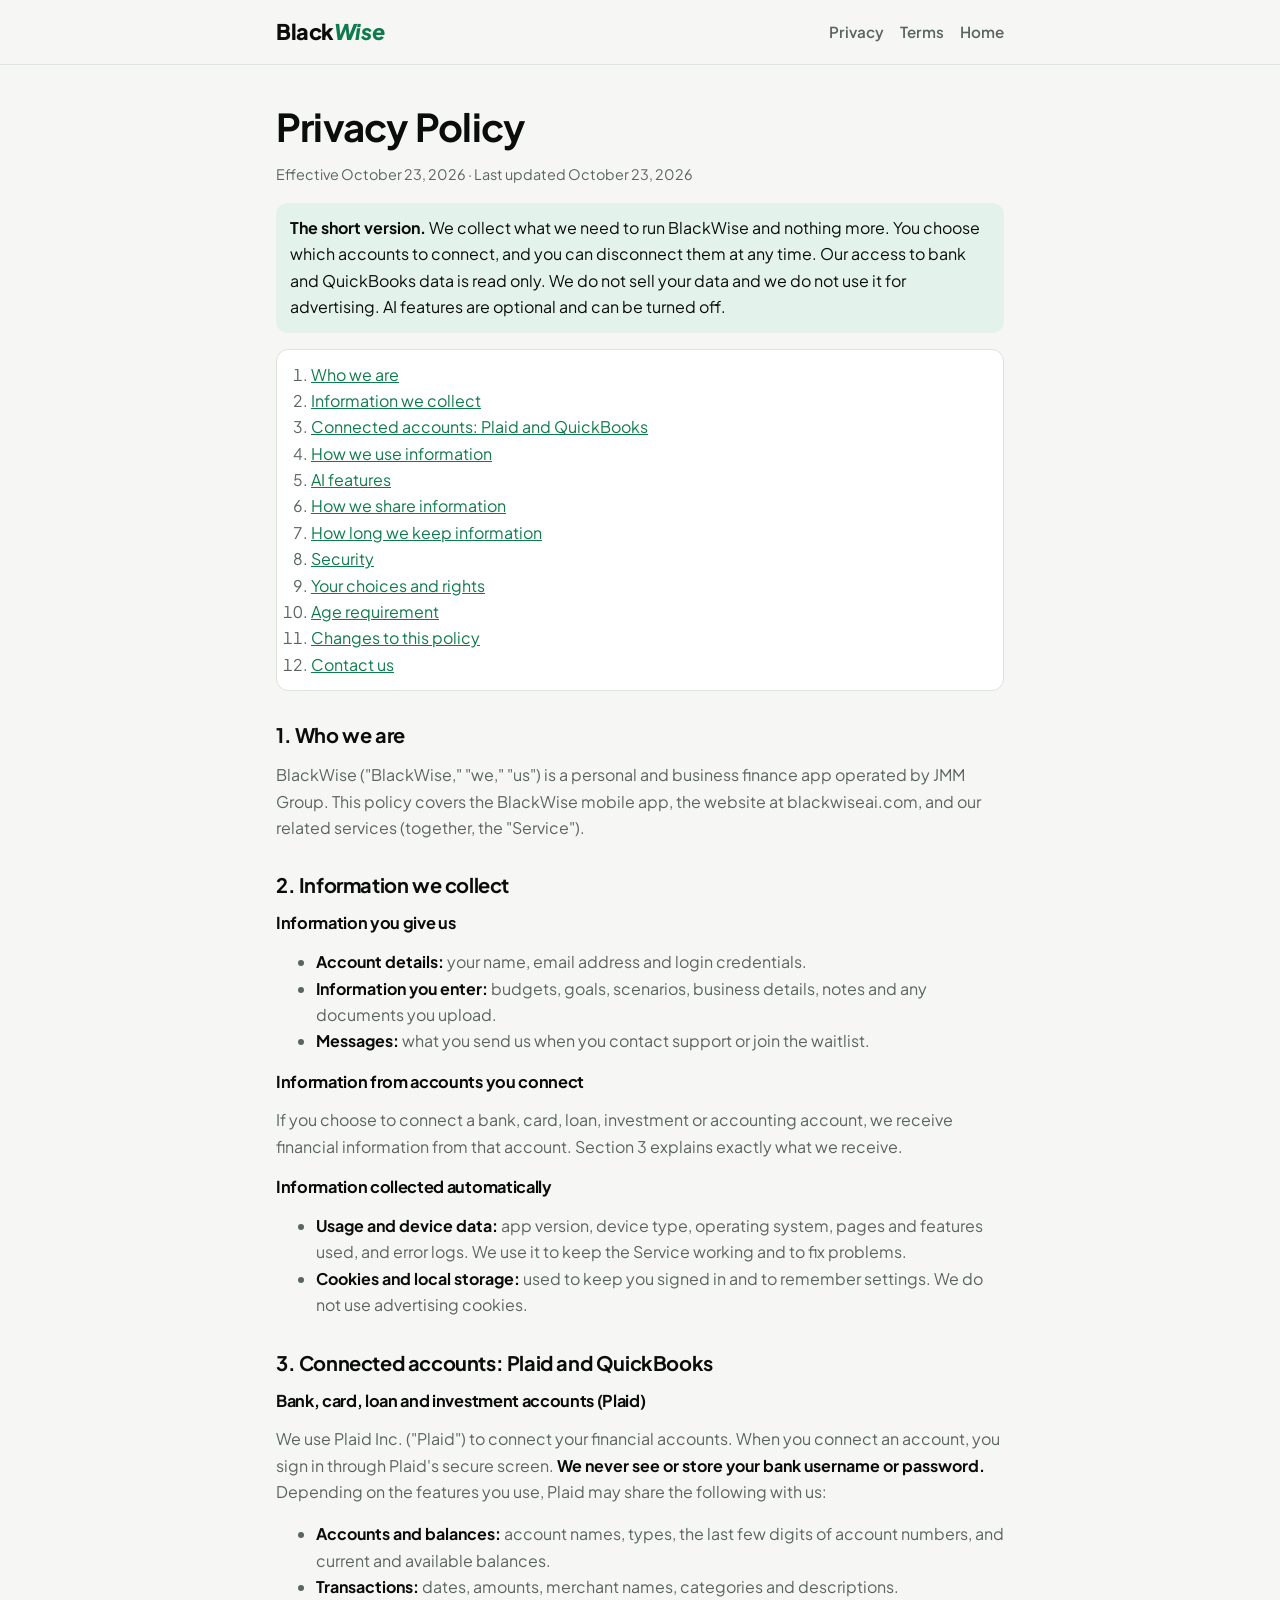
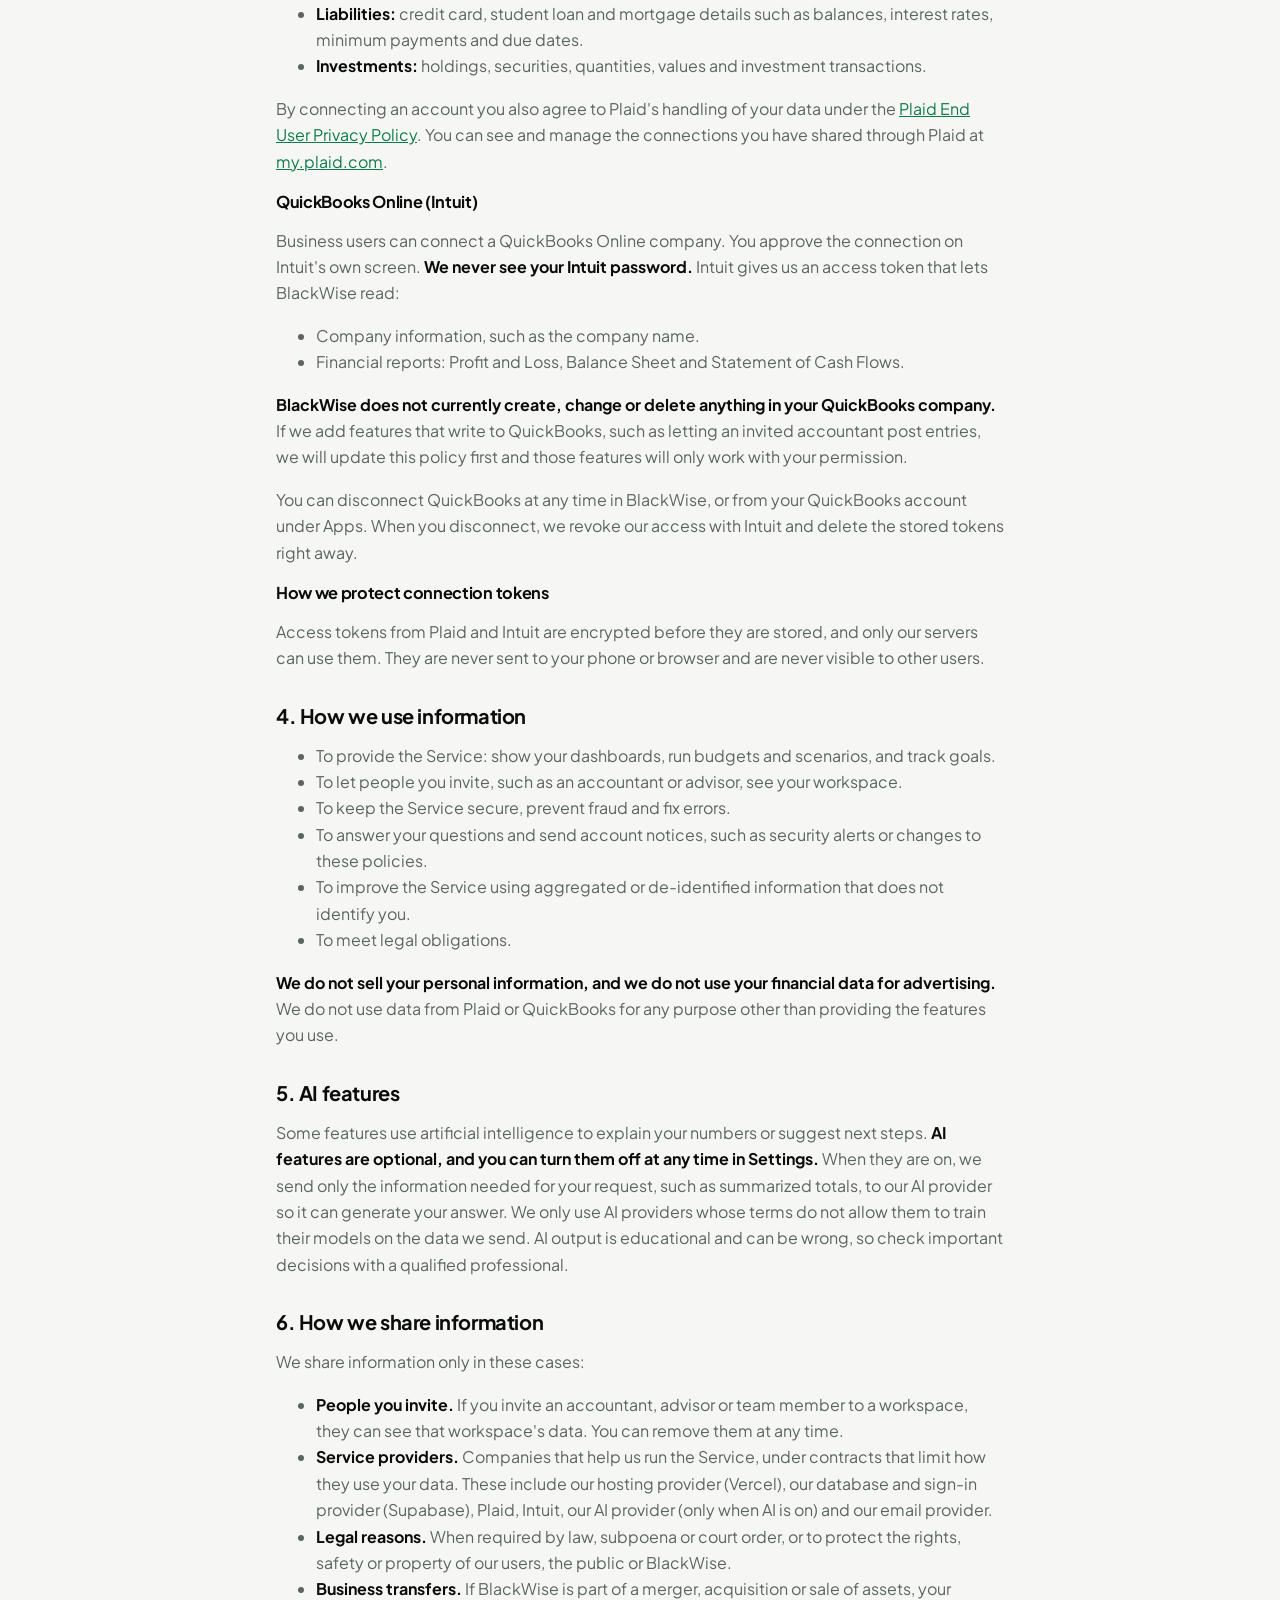
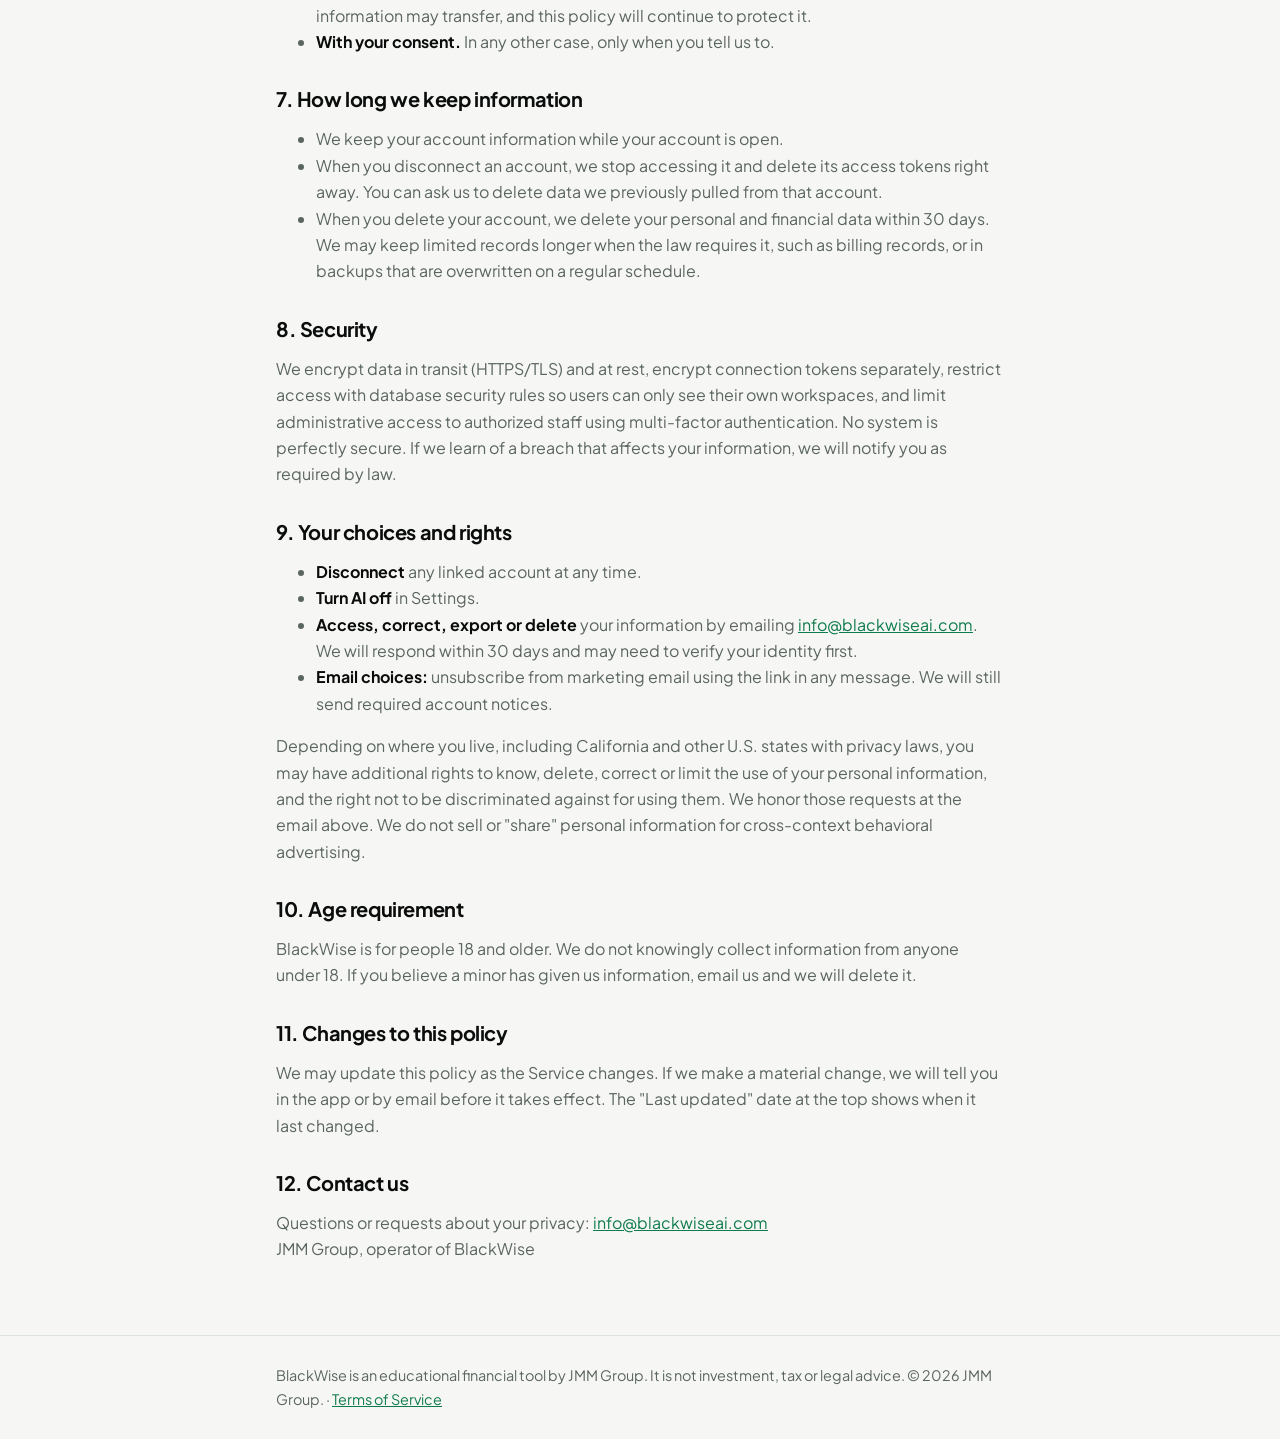
==== privacy.html @ 7d06a3cc "Add standalone privacy, terms and QuickBooks disconnect pages Privacy policy covers Plaid (transacti" ====
<!doctype html>
<html lang="en">
<head>
<meta charset="utf-8">
<meta name="viewport" content="width=device-width,initial-scale=1">
<title>Privacy Policy · BlackWise</title>
<meta name="description" content="How BlackWise collects, uses, shares and protects your information, including data from Plaid and QuickBooks.">
<link rel="stylesheet" href="https://fonts.googleapis.com/css2?family=Plus+Jakarta+Sans:ital,wght@0,400;0,600;0,700;0,800;1,800&display=swap">
<link rel="stylesheet" href="/legal.css">
</head>
<body>
<header><div class="wrap bar">
  <a class="brand" href="/">Black<span class="wise">Wise</span></a>
  <nav aria-label="Legal"><a href="/privacy" aria-current="page">Privacy</a><a href="/terms">Terms</a><a href="/">Home</a></nav>
</div></header>

<main class="wrap">
<h1>Privacy Policy</h1>
<p class="meta">Effective October 23, 2026 · Last updated October 23, 2026</p>

<p class="note"><strong>The short version.</strong> We collect what we need to run BlackWise and nothing more. You choose which accounts to connect, and you can disconnect them at any time. Our access to bank and QuickBooks data is read only. We do not sell your data and we do not use it for advertising. AI features are optional and can be turned off.</p>

<ol class="toc">
  <li><a href="#who">Who we are</a></li>
  <li><a href="#collect">Information we collect</a></li>
  <li><a href="#connected">Connected accounts: Plaid and QuickBooks</a></li>
  <li><a href="#use">How we use information</a></li>
  <li><a href="#ai">AI features</a></li>
  <li><a href="#share">How we share information</a></li>
  <li><a href="#retention">How long we keep information</a></li>
  <li><a href="#security">Security</a></li>
  <li><a href="#choices">Your choices and rights</a></li>
  <li><a href="#children">Age requirement</a></li>
  <li><a href="#changes">Changes to this policy</a></li>
  <li><a href="#contact">Contact us</a></li>
</ol>

<h2 id="who">1. Who we are</h2>
<p>BlackWise ("BlackWise," "we," "us") is a personal and business finance app operated by JMM Group. This policy covers the BlackWise mobile app, the website at blackwiseai.com, and our related services (together, the "Service").</p>

<h2 id="collect">2. Information we collect</h2>
<h3>Information you give us</h3>
<ul>
  <li><strong>Account details:</strong> your name, email address and login credentials.</li>
  <li><strong>Information you enter:</strong> budgets, goals, scenarios, business details, notes and any documents you upload.</li>
  <li><strong>Messages:</strong> what you send us when you contact support or join the waitlist.</li>
</ul>
<h3>Information from accounts you connect</h3>
<p>If you choose to connect a bank, card, loan, investment or accounting account, we receive financial information from that account. Section 3 explains exactly what we receive.</p>
<h3>Information collected automatically</h3>
<ul>
  <li><strong>Usage and device data:</strong> app version, device type, operating system, pages and features used, and error logs. We use it to keep the Service working and to fix problems.</li>
  <li><strong>Cookies and local storage:</strong> used to keep you signed in and to remember settings. We do not use advertising cookies.</li>
</ul>

<h2 id="connected">3. Connected accounts: Plaid and QuickBooks</h2>
<h3>Bank, card, loan and investment accounts (Plaid)</h3>
<p>We use Plaid Inc. ("Plaid") to connect your financial accounts. When you connect an account, you sign in through Plaid's secure screen. <strong>We never see or store your bank username or password.</strong> Depending on the features you use, Plaid may share the following with us:</p>
<ul>
  <li><strong>Accounts and balances:</strong> account names, types, the last few digits of account numbers, and current and available balances.</li>
  <li><strong>Transactions:</strong> dates, amounts, merchant names, categories and descriptions.</li>
  <li><strong>Liabilities:</strong> credit card, student loan and mortgage details such as balances, interest rates, minimum payments and due dates.</li>
  <li><strong>Investments:</strong> holdings, securities, quantities, values and investment transactions.</li>
</ul>
<p>By connecting an account you also agree to Plaid's handling of your data under the <a href="https://plaid.com/legal/#end-user-privacy-policy" rel="noopener">Plaid End User Privacy Policy</a>. You can see and manage the connections you have shared through Plaid at <a href="https://my.plaid.com" rel="noopener">my.plaid.com</a>.</p>

<h3>QuickBooks Online (Intuit)</h3>
<p>Business users can connect a QuickBooks Online company. You approve the connection on Intuit's own screen. <strong>We never see your Intuit password.</strong> Intuit gives us an access token that lets BlackWise read:</p>
<ul>
  <li>Company information, such as the company name.</li>
  <li>Financial reports: Profit and Loss, Balance Sheet and Statement of Cash Flows.</li>
</ul>
<p><strong>BlackWise does not currently create, change or delete anything in your QuickBooks company.</strong> If we add features that write to QuickBooks, such as letting an invited accountant post entries, we will update this policy first and those features will only work with your permission.</p>
<p>You can disconnect QuickBooks at any time in BlackWise, or from your QuickBooks account under Apps. When you disconnect, we revoke our access with Intuit and delete the stored tokens right away.</p>

<h3>How we protect connection tokens</h3>
<p>Access tokens from Plaid and Intuit are encrypted before they are stored, and only our servers can use them. They are never sent to your phone or browser and are never visible to other users.</p>

<h2 id="use">4. How we use information</h2>
<ul>
  <li>To provide the Service: show your dashboards, run budgets and scenarios, and track goals.</li>
  <li>To let people you invite, such as an accountant or advisor, see your workspace.</li>
  <li>To keep the Service secure, prevent fraud and fix errors.</li>
  <li>To answer your questions and send account notices, such as security alerts or changes to these policies.</li>
  <li>To improve the Service using aggregated or de-identified information that does not identify you.</li>
  <li>To meet legal obligations.</li>
</ul>
<p><strong>We do not sell your personal information, and we do not use your financial data for advertising.</strong> We do not use data from Plaid or QuickBooks for any purpose other than providing the features you use.</p>

<h2 id="ai">5. AI features</h2>
<p>Some features use artificial intelligence to explain your numbers or suggest next steps. <strong>AI features are optional, and you can turn them off at any time in Settings.</strong> When they are on, we send only the information needed for your request, such as summarized totals, to our AI provider so it can generate your answer. We only use AI providers whose terms do not allow them to train their models on the data we send. AI output is educational and can be wrong, so check important decisions with a qualified professional.</p>

<h2 id="share">6. How we share information</h2>
<p>We share information only in these cases:</p>
<ul>
  <li><strong>People you invite.</strong> If you invite an accountant, advisor or team member to a workspace, they can see that workspace's data. You can remove them at any time.</li>
  <li><strong>Service providers.</strong> Companies that help us run the Service, under contracts that limit how they use your data. These include our hosting provider (Vercel), our database and sign-in provider (Supabase), Plaid, Intuit, our AI provider (only when AI is on) and our email provider.</li>
  <li><strong>Legal reasons.</strong> When required by law, subpoena or court order, or to protect the rights, safety or property of our users, the public or BlackWise.</li>
  <li><strong>Business transfers.</strong> If BlackWise is part of a merger, acquisition or sale of assets, your information may transfer, and this policy will continue to protect it.</li>
  <li><strong>With your consent.</strong> In any other case, only when you tell us to.</li>
</ul>

<h2 id="retention">7. How long we keep information</h2>
<ul>
  <li>We keep your account information while your account is open.</li>
  <li>When you disconnect an account, we stop accessing it and delete its access tokens right away. You can ask us to delete data we previously pulled from that account.</li>
  <li>When you delete your account, we delete your personal and financial data within 30 days. We may keep limited records longer when the law requires it, such as billing records, or in backups that are overwritten on a regular schedule.</li>
</ul>

<h2 id="security">8. Security</h2>
<p>We encrypt data in transit (HTTPS/TLS) and at rest, encrypt connection tokens separately, restrict access with database security rules so users can only see their own workspaces, and limit administrative access to authorized staff using multi-factor authentication. No system is perfectly secure. If we learn of a breach that affects your information, we will notify you as required by law.</p>

<h2 id="choices">9. Your choices and rights</h2>
<ul>
  <li><strong>Disconnect</strong> any linked account at any time.</li>
  <li><strong>Turn AI off</strong> in Settings.</li>
  <li><strong>Access, correct, export or delete</strong> your information by emailing <a href="mailto:info@blackwiseai.com">info@blackwiseai.com</a>. We will respond within 30 days and may need to verify your identity first.</li>
  <li><strong>Email choices:</strong> unsubscribe from marketing email using the link in any message. We will still send required account notices.</li>
</ul>
<p>Depending on where you live, including California and other U.S. states with privacy laws, you may have additional rights to know, delete, correct or limit the use of your personal information, and the right not to be discriminated against for using them. We honor those requests at the email above. We do not sell or "share" personal information for cross-context behavioral advertising.</p>

<h2 id="children">10. Age requirement</h2>
<p>BlackWise is for people 18 and older. We do not knowingly collect information from anyone under 18. If you believe a minor has given us information, email us and we will delete it.</p>

<h2 id="changes">11. Changes to this policy</h2>
<p>We may update this policy as the Service changes. If we make a material change, we will tell you in the app or by email before it takes effect. The "Last updated" date at the top shows when it last changed.</p>

<h2 id="contact">12. Contact us</h2>
<p>Questions or requests about your privacy: <a href="mailto:info@blackwiseai.com">info@blackwiseai.com</a><br>JMM Group, operator of BlackWise</p>
</main>

<footer><div class="wrap">BlackWise is an educational financial tool by JMM Group. It is not investment, tax or legal advice. © 2026 JMM Group. · <a href="/terms">Terms of Service</a></div></footer>
</body>
</html>
---- legal.css ----
/* Shared look for the standalone legal pages (privacy, terms, disconnect). Tokens match index.html. */
:root{--bg:#F6F7F4;--surface:#FFFFFF;--ink:#0B0D0C;--muted:#5B6560;--line:#DDE3DE;--green:#0F7B4C;--green-soft:#E3F2EA;
  --f:"Plus Jakarta Sans",ui-sans-serif,system-ui,sans-serif}
@media (prefers-color-scheme:dark){:root:not([data-theme="light"]){--bg:#0C0F0D;--surface:#141917;--ink:#EEF3EF;--muted:#9AA6A0;--line:#26302B;--green:#3CCB86;--green-soft:#13291F;color-scheme:dark}}
:root[data-theme="dark"]{--bg:#0C0F0D;--surface:#141917;--ink:#EEF3EF;--muted:#9AA6A0;--line:#26302B;--green:#3CCB86;--green-soft:#13291F;color-scheme:dark}
*{box-sizing:border-box}
body{margin:0;background:var(--bg);color:var(--ink);font-family:var(--f);font-size:16px;line-height:1.65}
a{color:var(--green)}
header,footer{border-color:var(--line);border-style:solid;border-width:0}
header{border-bottom-width:1px}
footer{border-top-width:1px;color:var(--muted);font-size:.9rem;padding-block:28px}
.wrap{max-width:760px;margin:0 auto;padding-inline:16px}
.bar{display:flex;align-items:center;gap:18px;padding-block:14px;flex-wrap:wrap}
.bar nav{margin-left:auto;display:flex;gap:16px;flex-wrap:wrap}
.bar nav a{color:var(--muted);text-decoration:none;font-weight:600;font-size:.95rem}
.brand{font-weight:800;font-size:1.35rem;text-decoration:none;color:var(--ink);letter-spacing:-.02em}
.wise{font-style:italic;color:var(--green)}
main{padding-block:40px 56px}
h1,h2,h3{line-height:1.15;letter-spacing:-.02em;text-wrap:balance}
h1{font-size:clamp(1.9rem,6vw,2.4rem);margin:0 0 6px}
h2{font-size:1.25rem;margin:32px 0 6px}
h3{font-size:1.02rem;margin:18px 0 4px}
p,li{color:var(--muted)}
strong{color:var(--ink)}
.meta{font-size:.9rem}
.note{background:var(--green-soft);border-radius:12px;padding:12px 14px;color:var(--ink)}
.toc{background:var(--surface);border:1px solid var(--line);border-radius:12px;padding:12px 16px 12px 34px}
.btn{display:inline-block;background:var(--green);color:#fff;text-decoration:none;font-weight:700;border-radius:10px;padding:11px 20px}
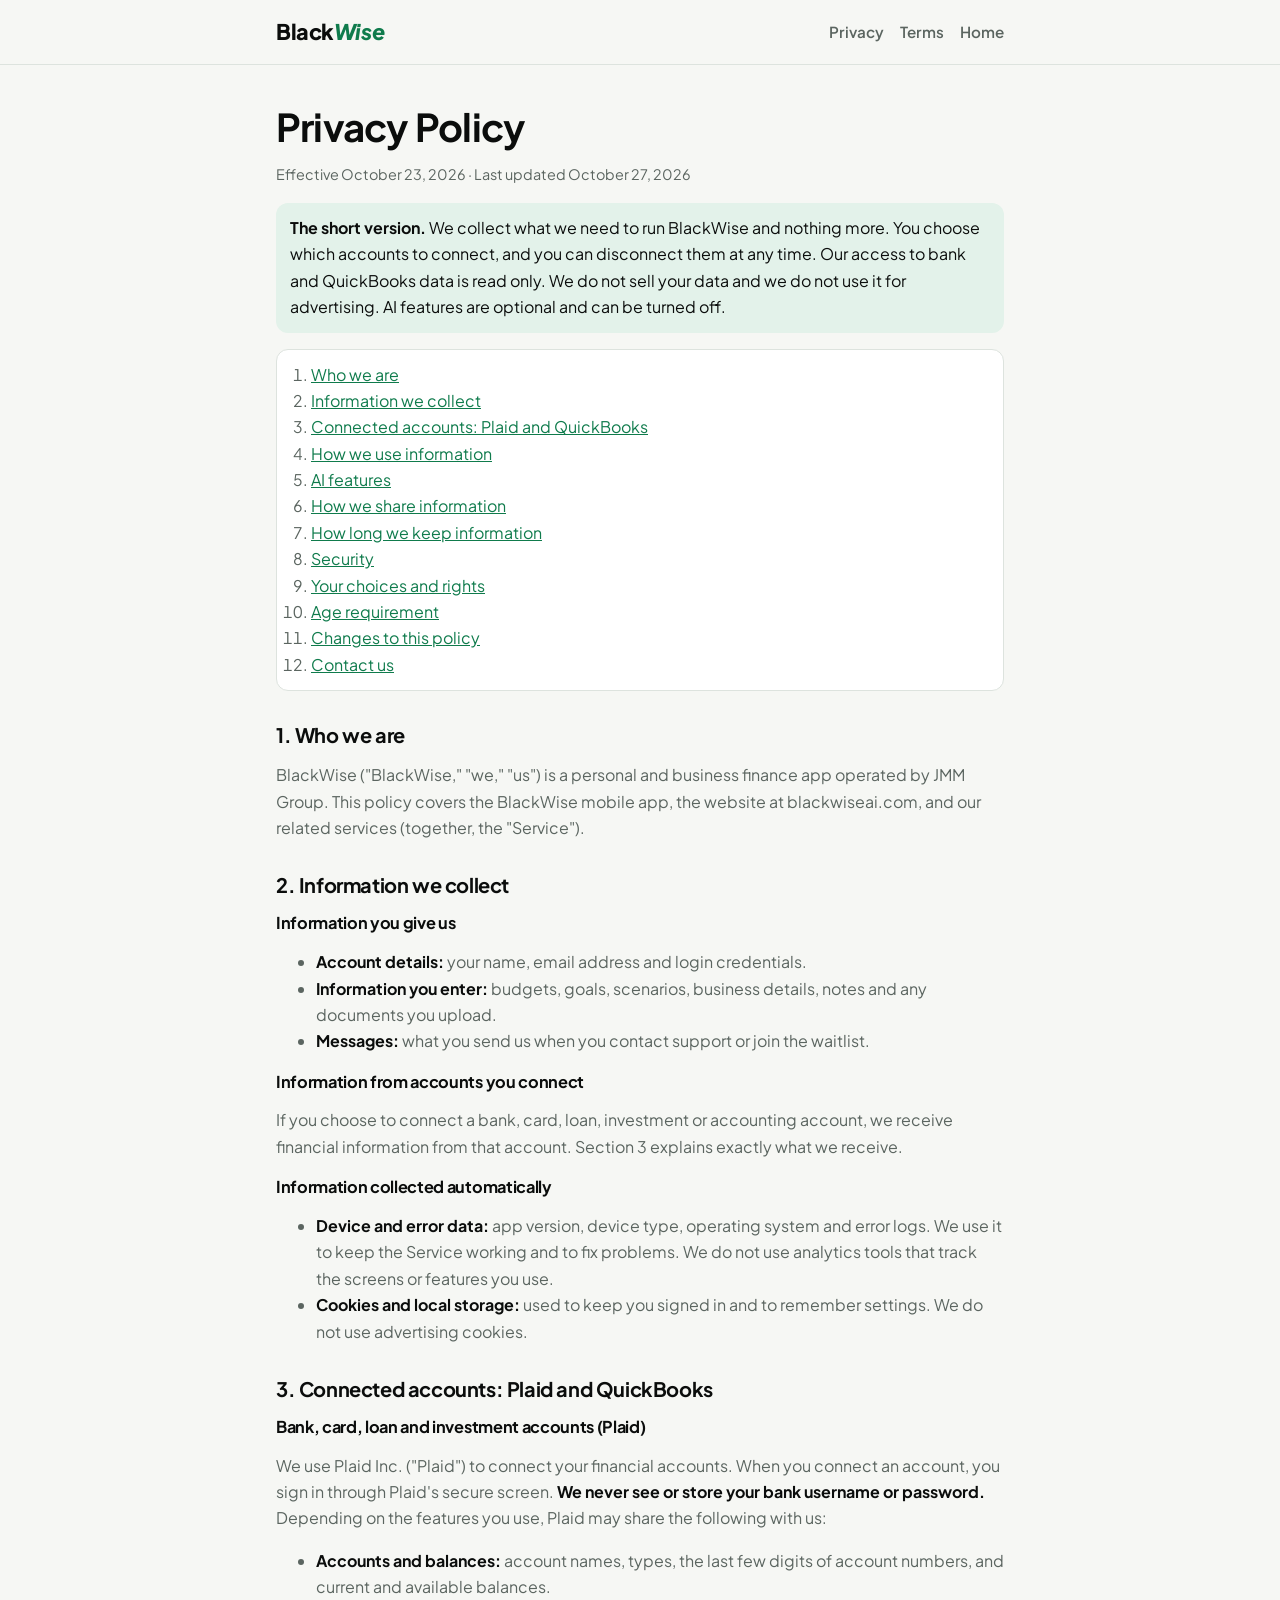
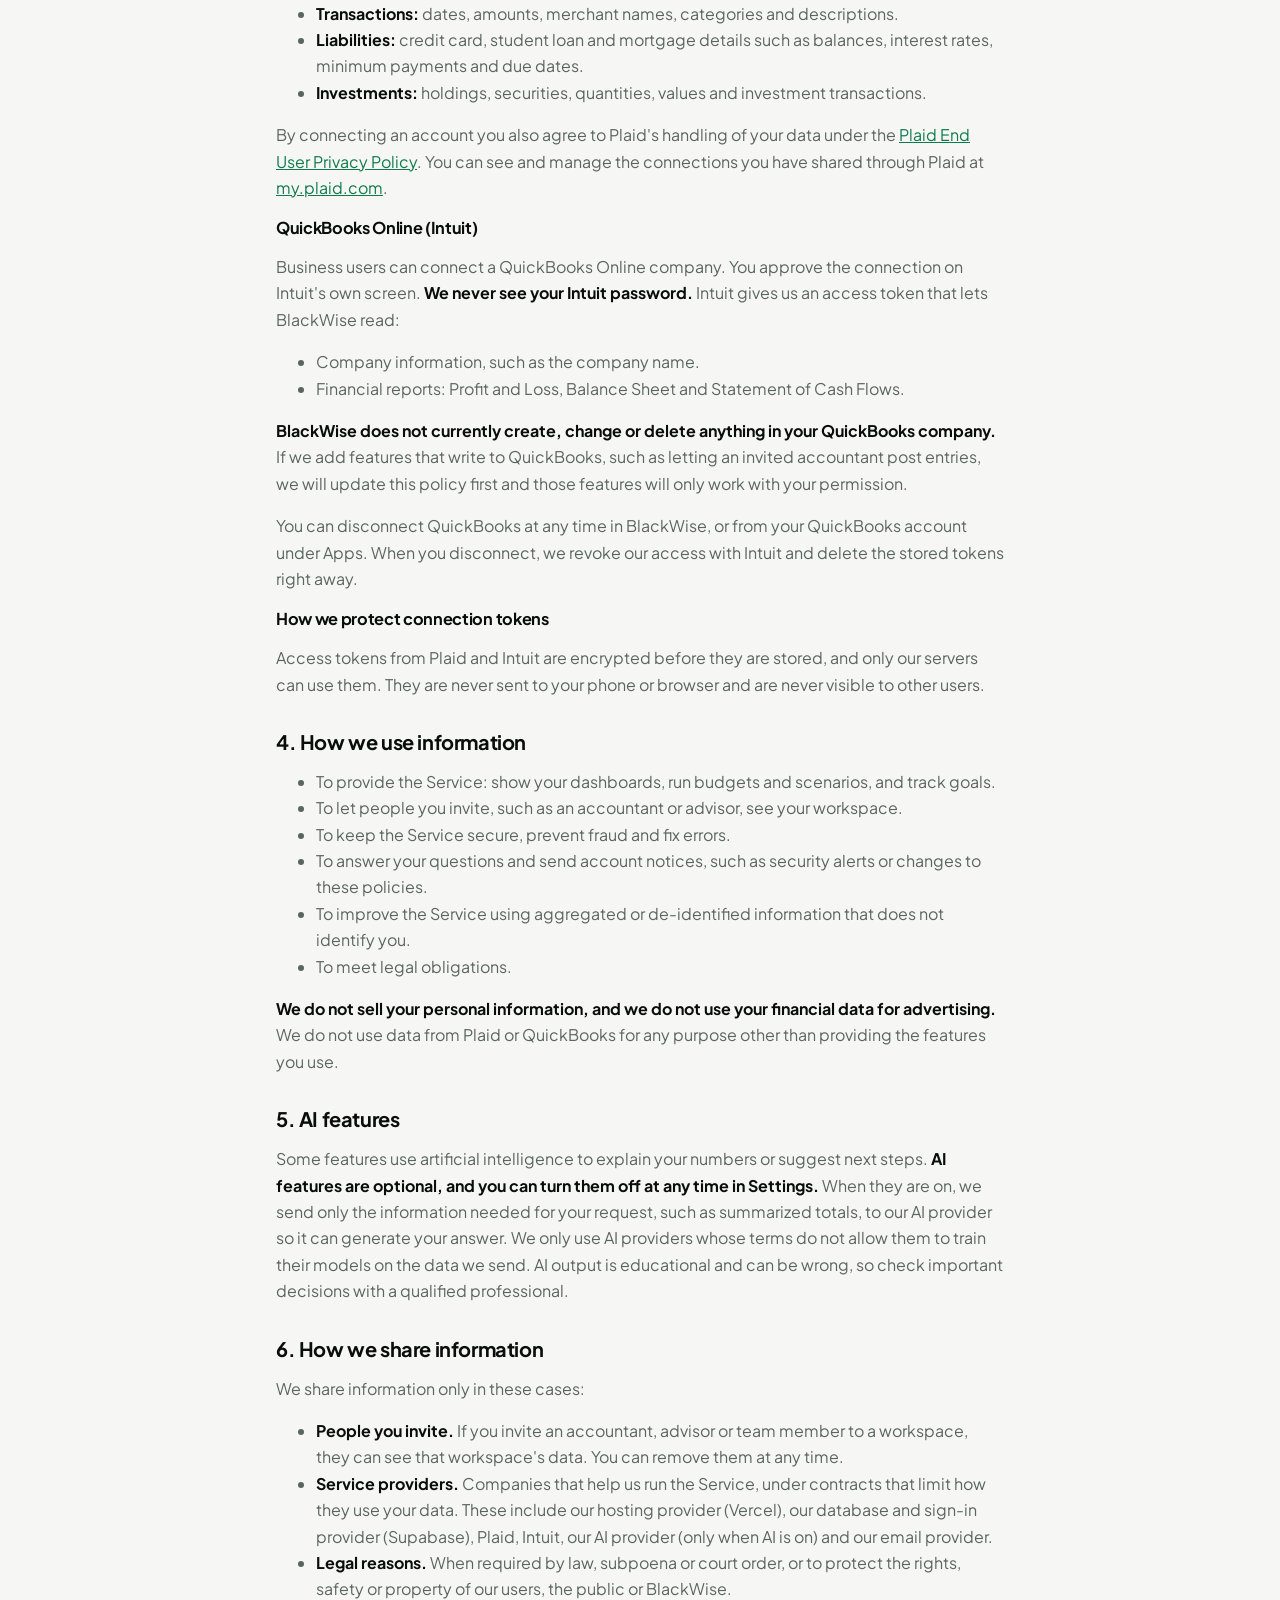
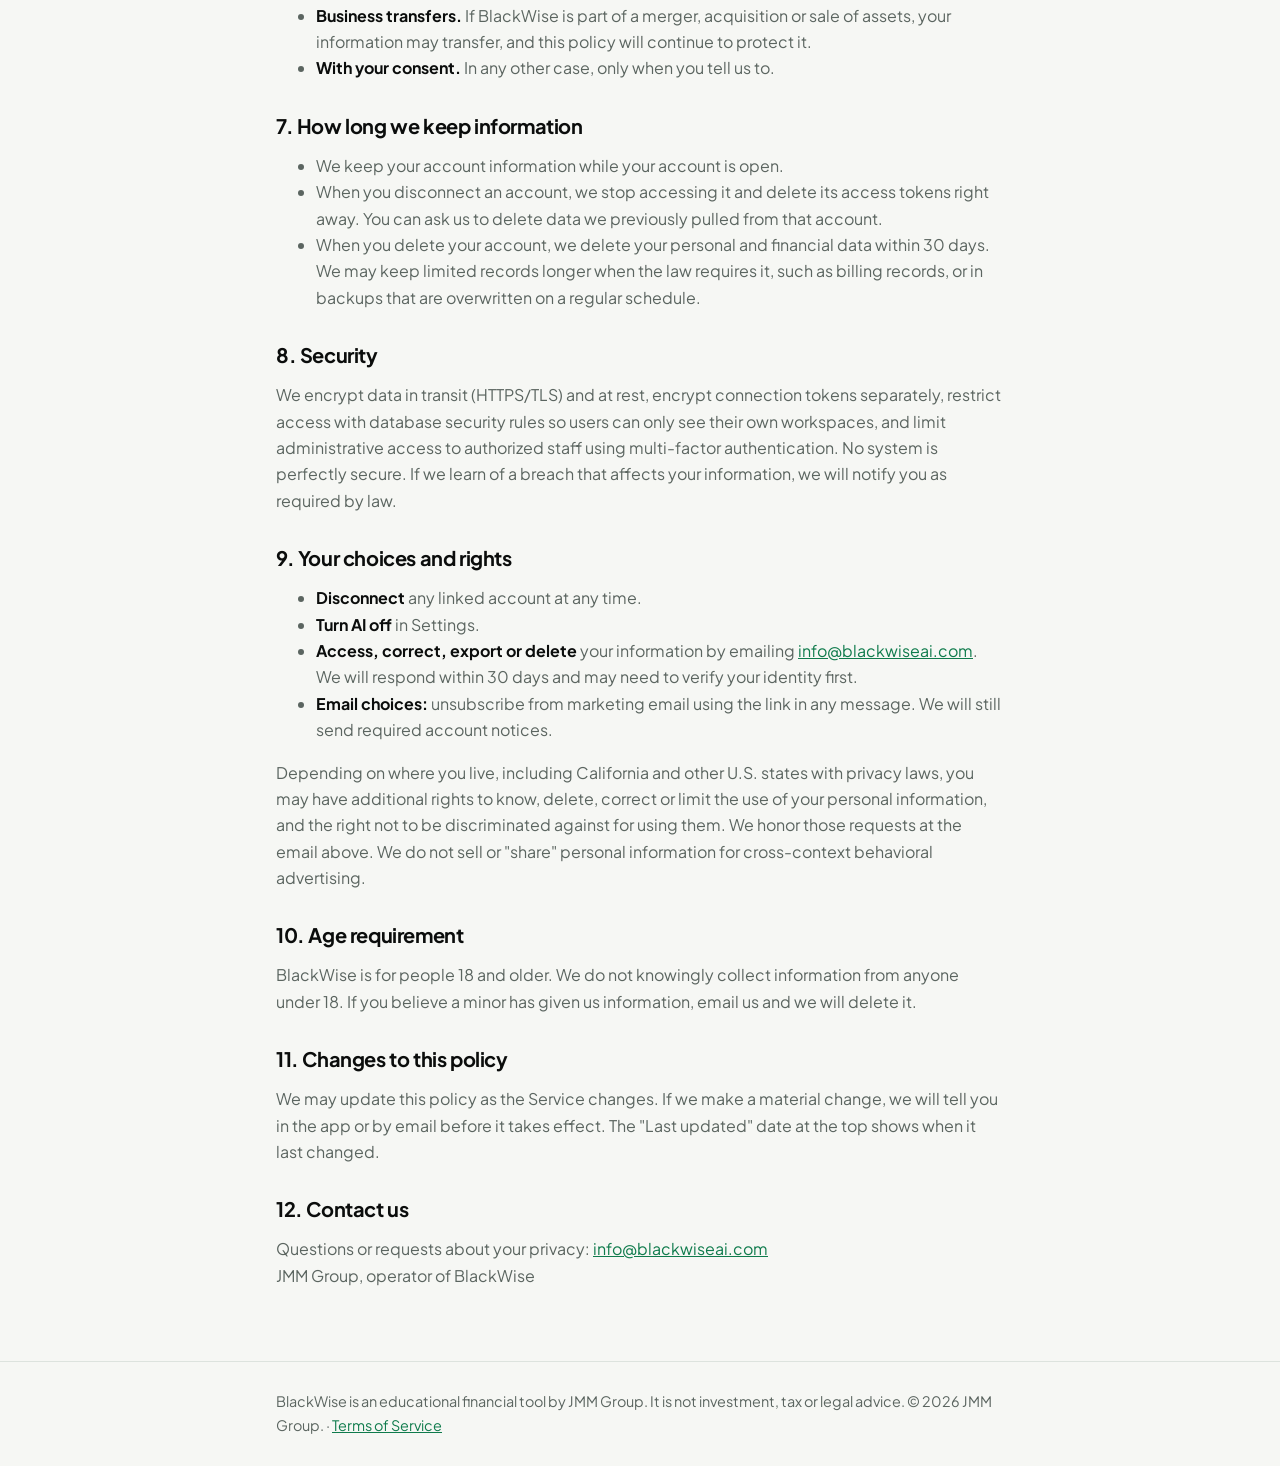
==== commit 196ab7ce: "Privacy policy: drop usage tracking we don't do The app has no analytics SDK, so the policy now matc" ====
--- a/privacy.html
+++ b/privacy.html
@@ -4,6 +4,10 @@
 <meta charset="utf-8">
 <meta name="viewport" content="width=device-width,initial-scale=1">
 <title>Privacy Policy · BlackWise</title>
+<link rel="icon" href="/favicon.ico" sizes="any">
+<link rel="icon" type="image/png" sizes="32x32" href="/icons/favicon-32.png">
+<link rel="apple-touch-icon" href="/icons/apple-touch-icon.png">
+<meta name="theme-color" content="#0A0D0B">
 <meta name="description" content="How BlackWise collects, uses, shares and protects your information, including data from Plaid and QuickBooks.">
 <link rel="stylesheet" href="https://fonts.googleapis.com/css2?family=Plus+Jakarta+Sans:ital,wght@0,400;0,600;0,700;0,800;1,800&display=swap">
 <link rel="stylesheet" href="/legal.css">
@@ -16,7 +20,7 @@
 
 <main class="wrap">
 <h1>Privacy Policy</h1>
-<p class="meta">Effective October 23, 2026 · Last updated October 23, 2026</p>
+<p class="meta">Effective October 23, 2026 · Last updated October 27, 2026</p>
 
 <p class="note"><strong>The short version.</strong> We collect what we need to run BlackWise and nothing more. You choose which accounts to connect, and you can disconnect them at any time. Our access to bank and QuickBooks data is read only. We do not sell your data and we do not use it for advertising. AI features are optional and can be turned off.</p>
 
@@ -49,7 +53,7 @@
 <p>If you choose to connect a bank, card, loan, investment or accounting account, we receive financial information from that account. Section 3 explains exactly what we receive.</p>
 <h3>Information collected automatically</h3>
 <ul>
-  <li><strong>Usage and device data:</strong> app version, device type, operating system, pages and features used, and error logs. We use it to keep the Service working and to fix problems.</li>
+  <li><strong>Device and error data:</strong> app version, device type, operating system and error logs. We use it to keep the Service working and to fix problems. We do not use analytics tools that track the screens or features you use.</li>
   <li><strong>Cookies and local storage:</strong> used to keep you signed in and to remember settings. We do not use advertising cookies.</li>
 </ul>
 
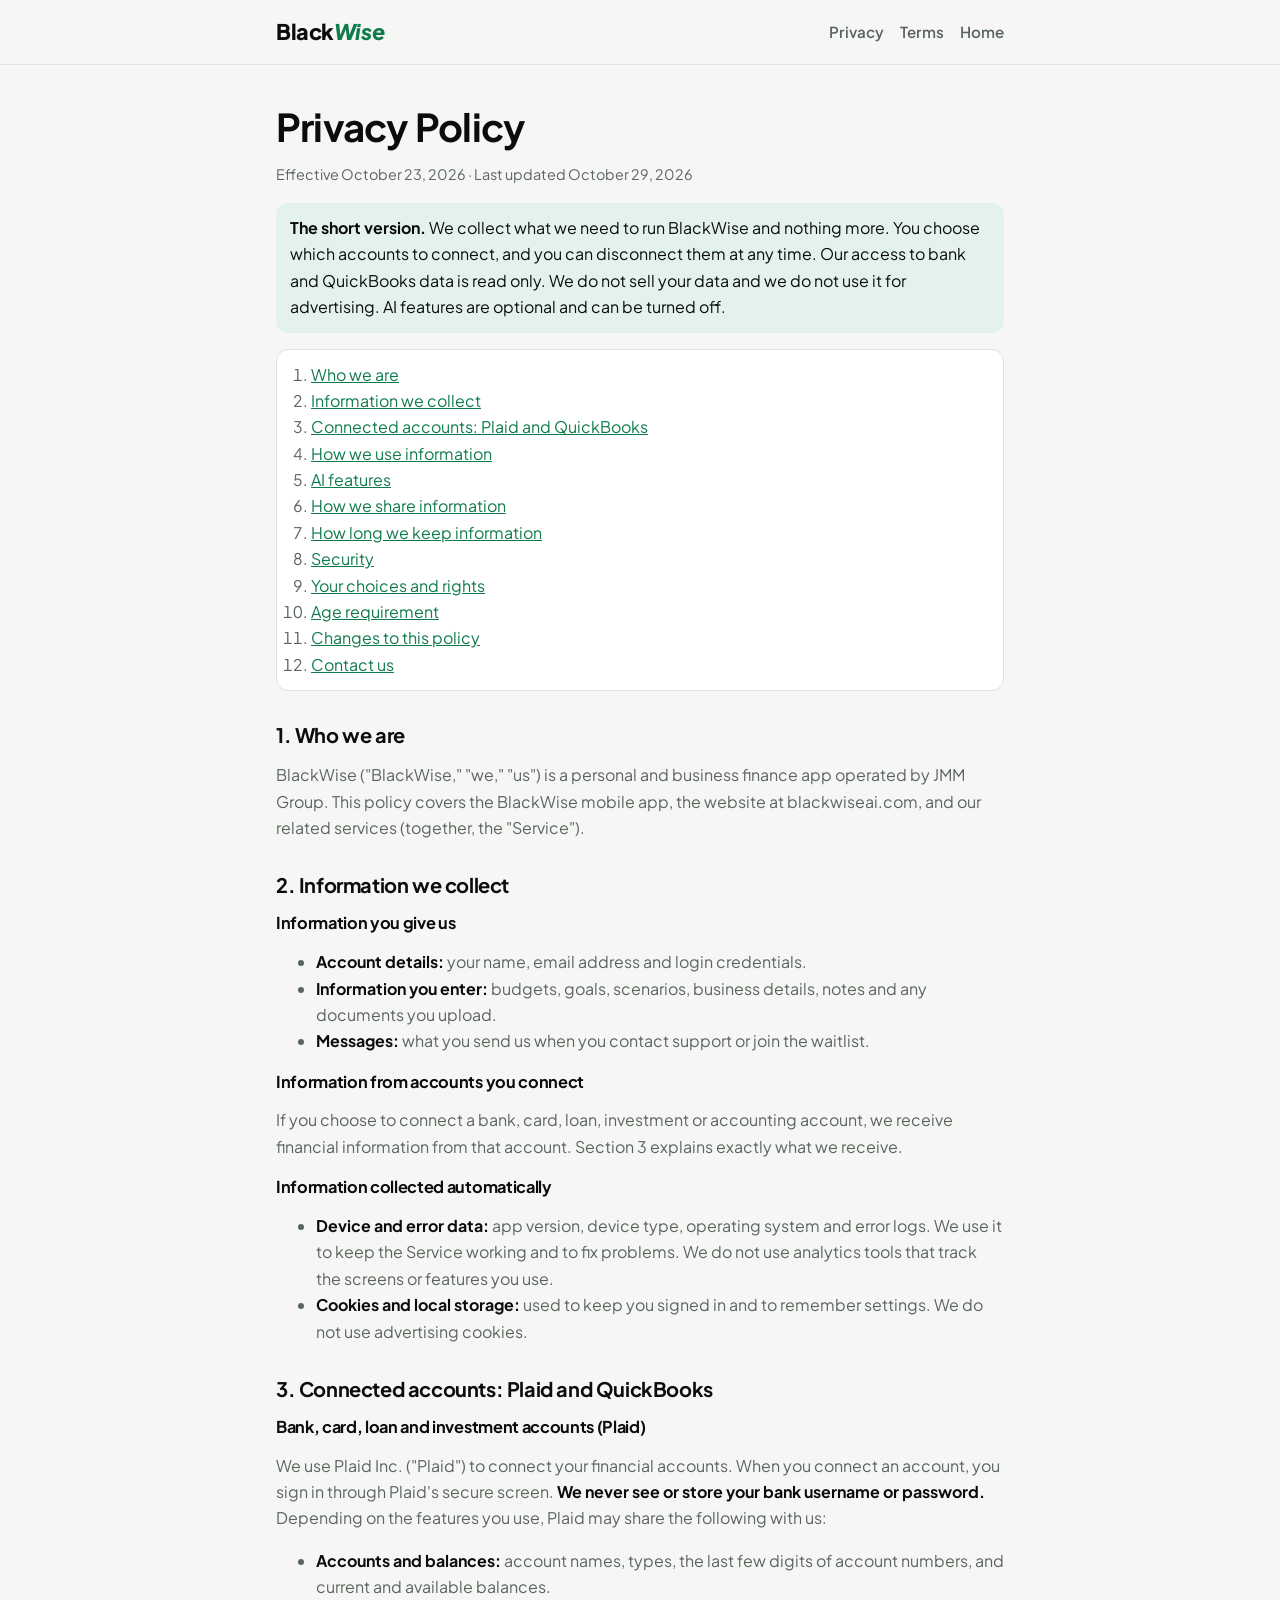
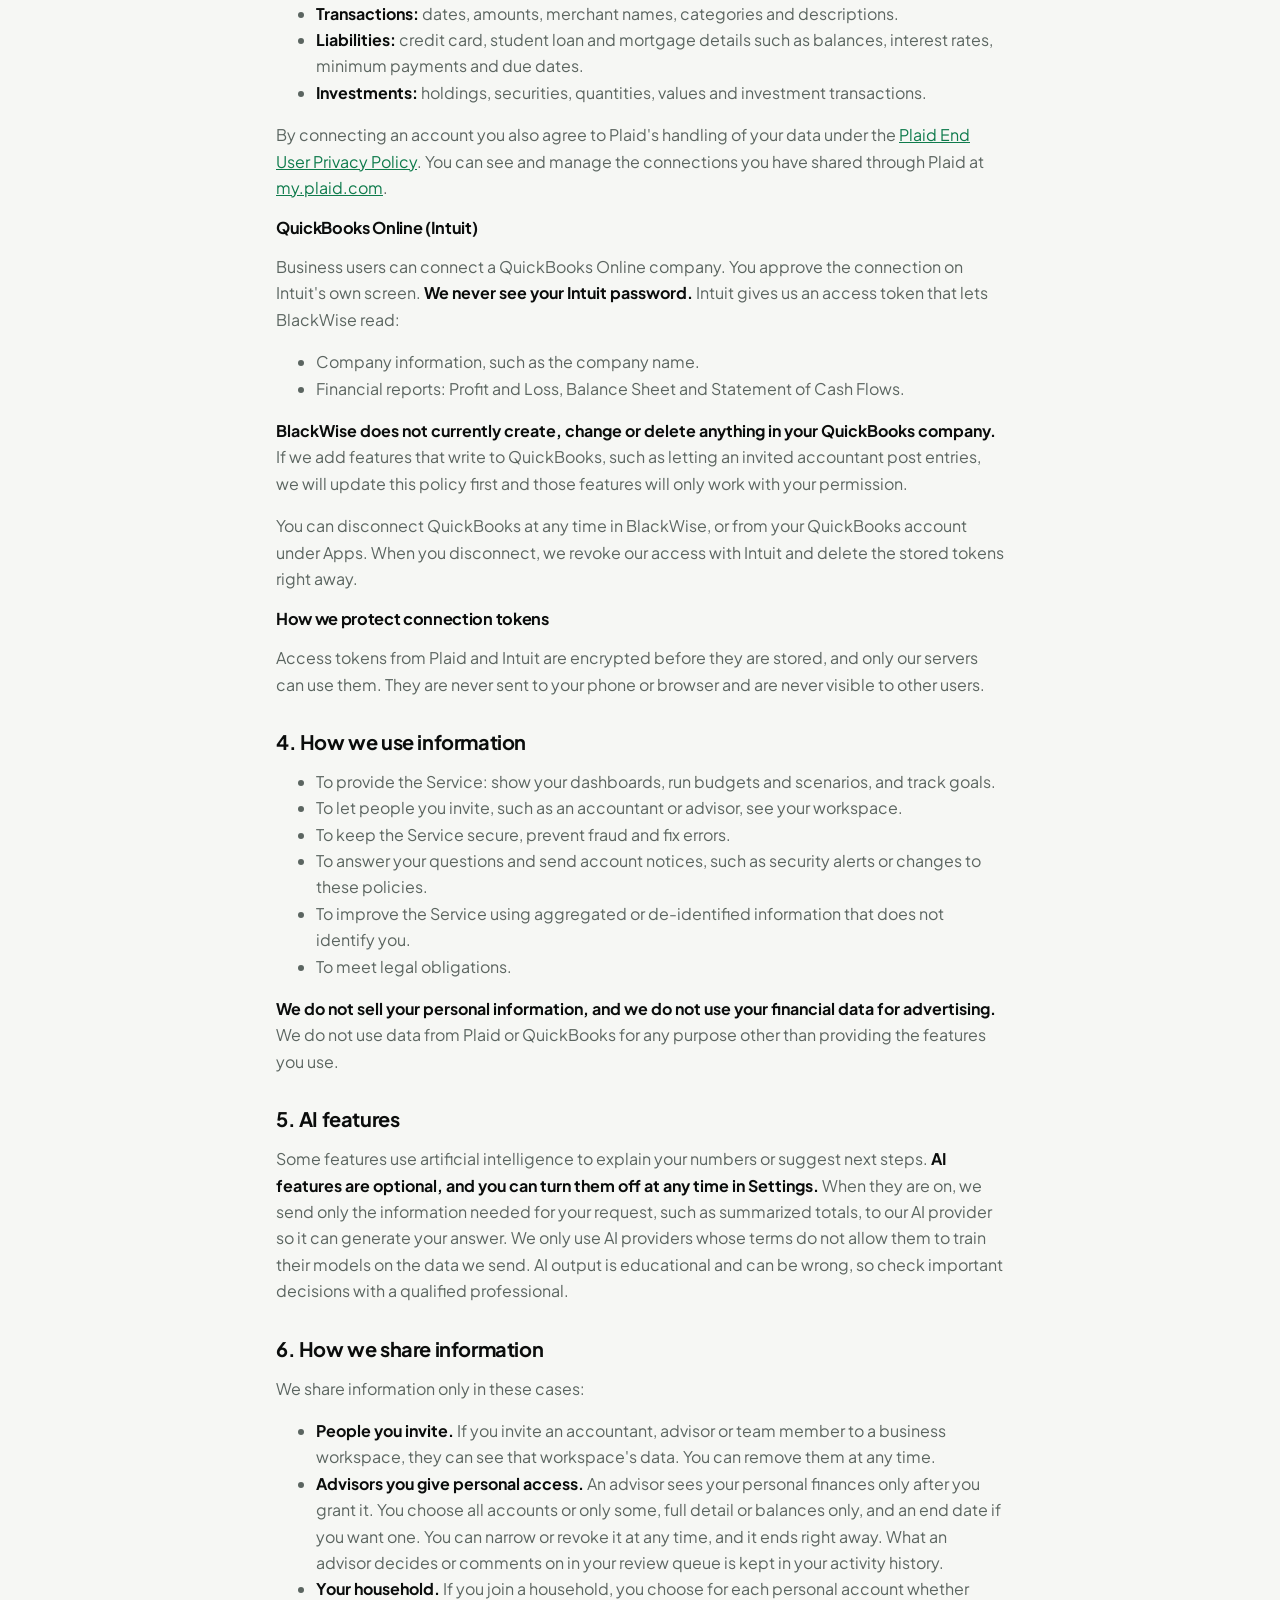
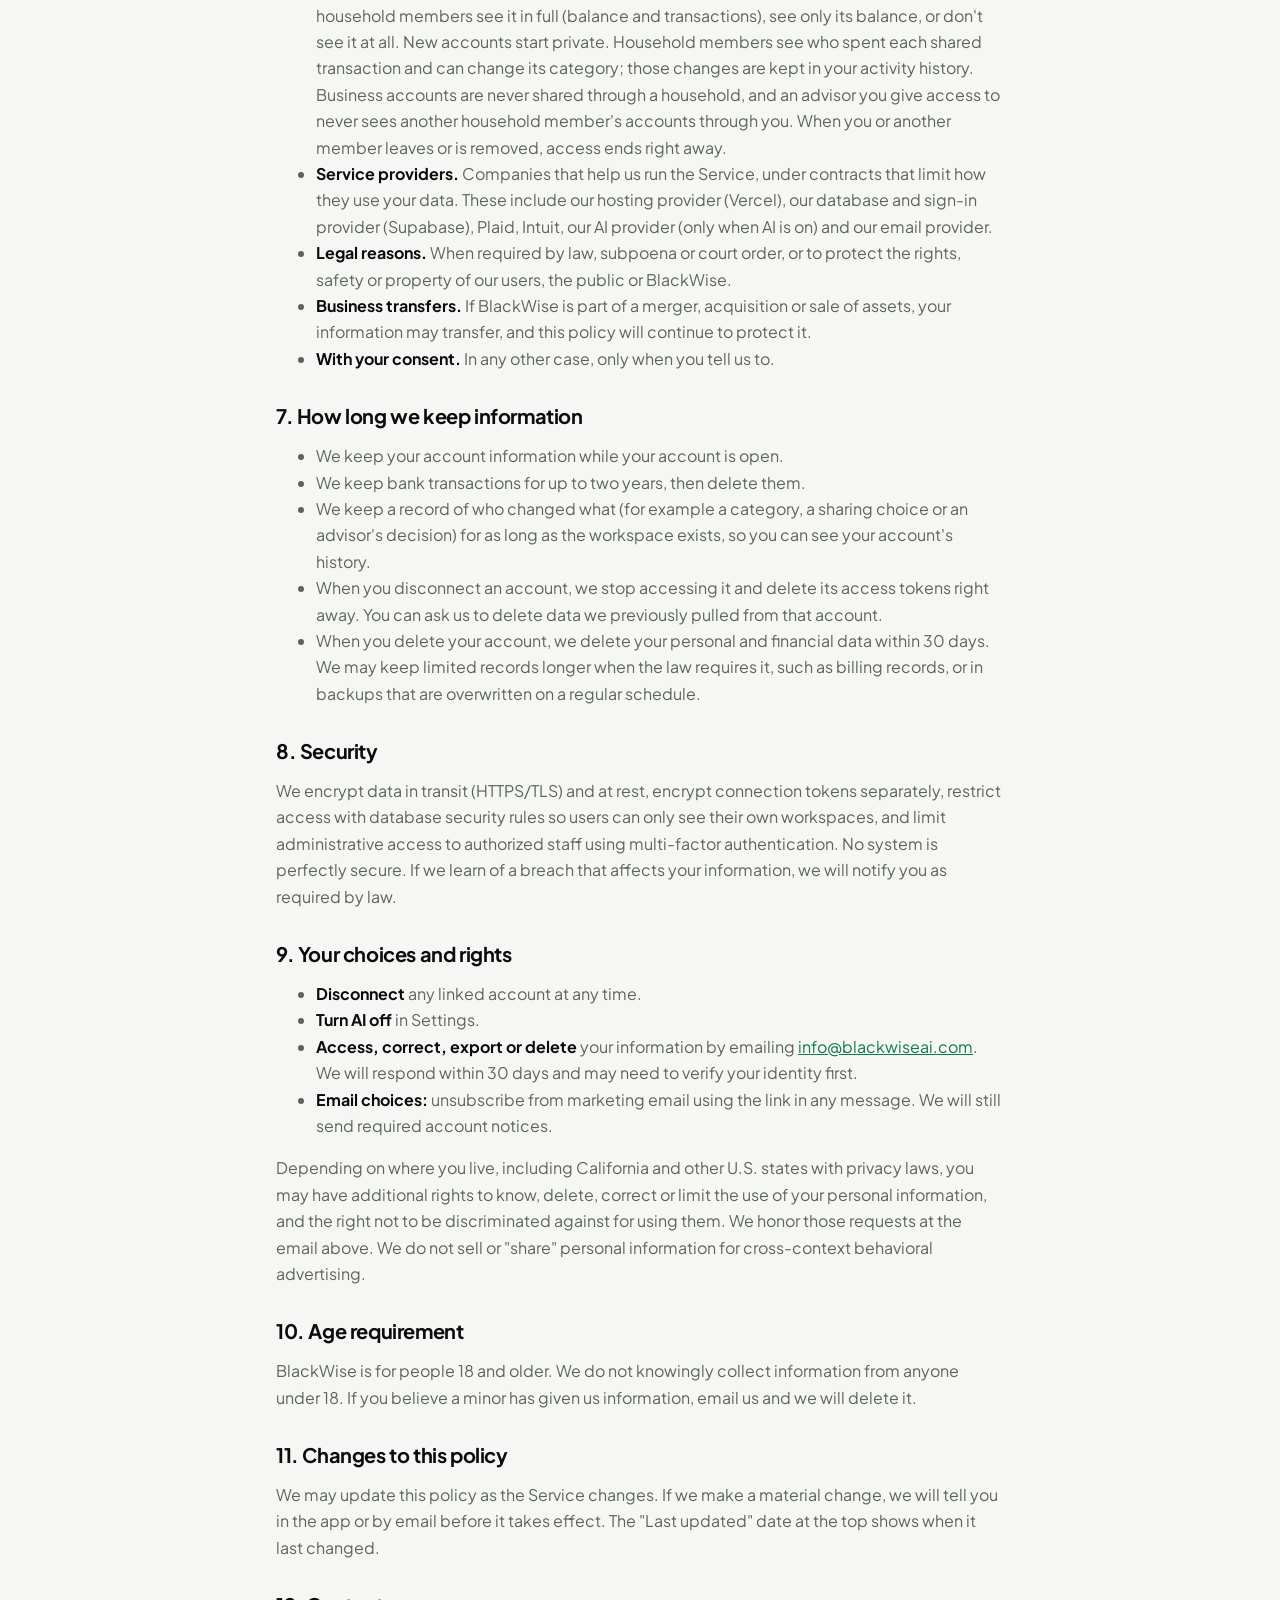
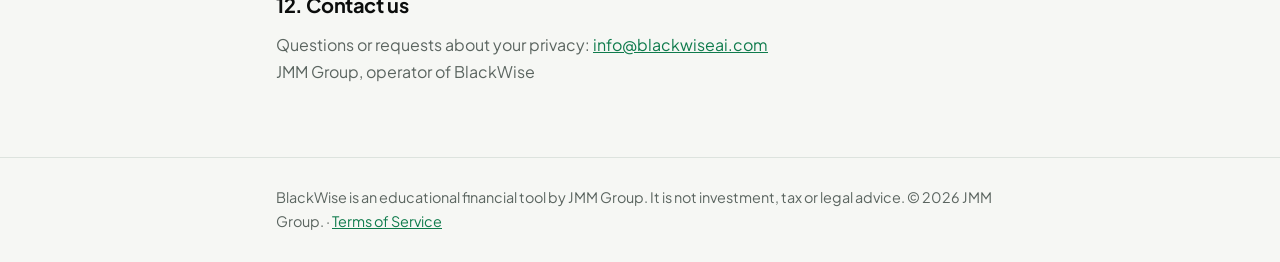
==== commit 42a86626: "Privacy policy: advisor personal access, household sharing, transaction retention Co-Authored-By: Cl" ====
--- a/privacy.html
+++ b/privacy.html
@@ -20,7 +20,7 @@
 
 <main class="wrap">
 <h1>Privacy Policy</h1>
-<p class="meta">Effective October 23, 2026 · Last updated October 27, 2026</p>
+<p class="meta">Effective October 23, 2026 · Last updated October 29, 2026</p>
 
 <p class="note"><strong>The short version.</strong> We collect what we need to run BlackWise and nothing more. You choose which accounts to connect, and you can disconnect them at any time. Our access to bank and QuickBooks data is read only. We do not sell your data and we do not use it for advertising. AI features are optional and can be turned off.</p>
 
@@ -97,7 +97,9 @@
 <h2 id="share">6. How we share information</h2>
 <p>We share information only in these cases:</p>
 <ul>
-  <li><strong>People you invite.</strong> If you invite an accountant, advisor or team member to a workspace, they can see that workspace's data. You can remove them at any time.</li>
+  <li><strong>People you invite.</strong> If you invite an accountant, advisor or team member to a business workspace, they can see that workspace's data. You can remove them at any time.</li>
+  <li><strong>Advisors you give personal access.</strong> An advisor sees your personal finances only after you grant it. You choose all accounts or only some, full detail or balances only, and an end date if you want one. You can narrow or revoke it at any time, and it ends right away. What an advisor decides or comments on in your review queue is kept in your activity history.</li>
+  <li><strong>Your household.</strong> If you join a household, you choose for each personal account whether household members see it in full (balance and transactions), see only its balance, or don't see it at all. New accounts start private. Household members see who spent each shared transaction and can change its category; those changes are kept in your activity history. Business accounts are never shared through a household, and an advisor you give access to never sees another household member's accounts through you. When you or another member leaves or is removed, access ends right away.</li>
   <li><strong>Service providers.</strong> Companies that help us run the Service, under contracts that limit how they use your data. These include our hosting provider (Vercel), our database and sign-in provider (Supabase), Plaid, Intuit, our AI provider (only when AI is on) and our email provider.</li>
   <li><strong>Legal reasons.</strong> When required by law, subpoena or court order, or to protect the rights, safety or property of our users, the public or BlackWise.</li>
   <li><strong>Business transfers.</strong> If BlackWise is part of a merger, acquisition or sale of assets, your information may transfer, and this policy will continue to protect it.</li>
@@ -107,6 +109,8 @@
 <h2 id="retention">7. How long we keep information</h2>
 <ul>
   <li>We keep your account information while your account is open.</li>
+  <li>We keep bank transactions for up to two years, then delete them.</li>
+  <li>We keep a record of who changed what (for example a category, a sharing choice or an advisor's decision) for as long as the workspace exists, so you can see your account's history.</li>
   <li>When you disconnect an account, we stop accessing it and delete its access tokens right away. You can ask us to delete data we previously pulled from that account.</li>
   <li>When you delete your account, we delete your personal and financial data within 30 days. We may keep limited records longer when the law requires it, such as billing records, or in backups that are overwritten on a regular schedule.</li>
 </ul>
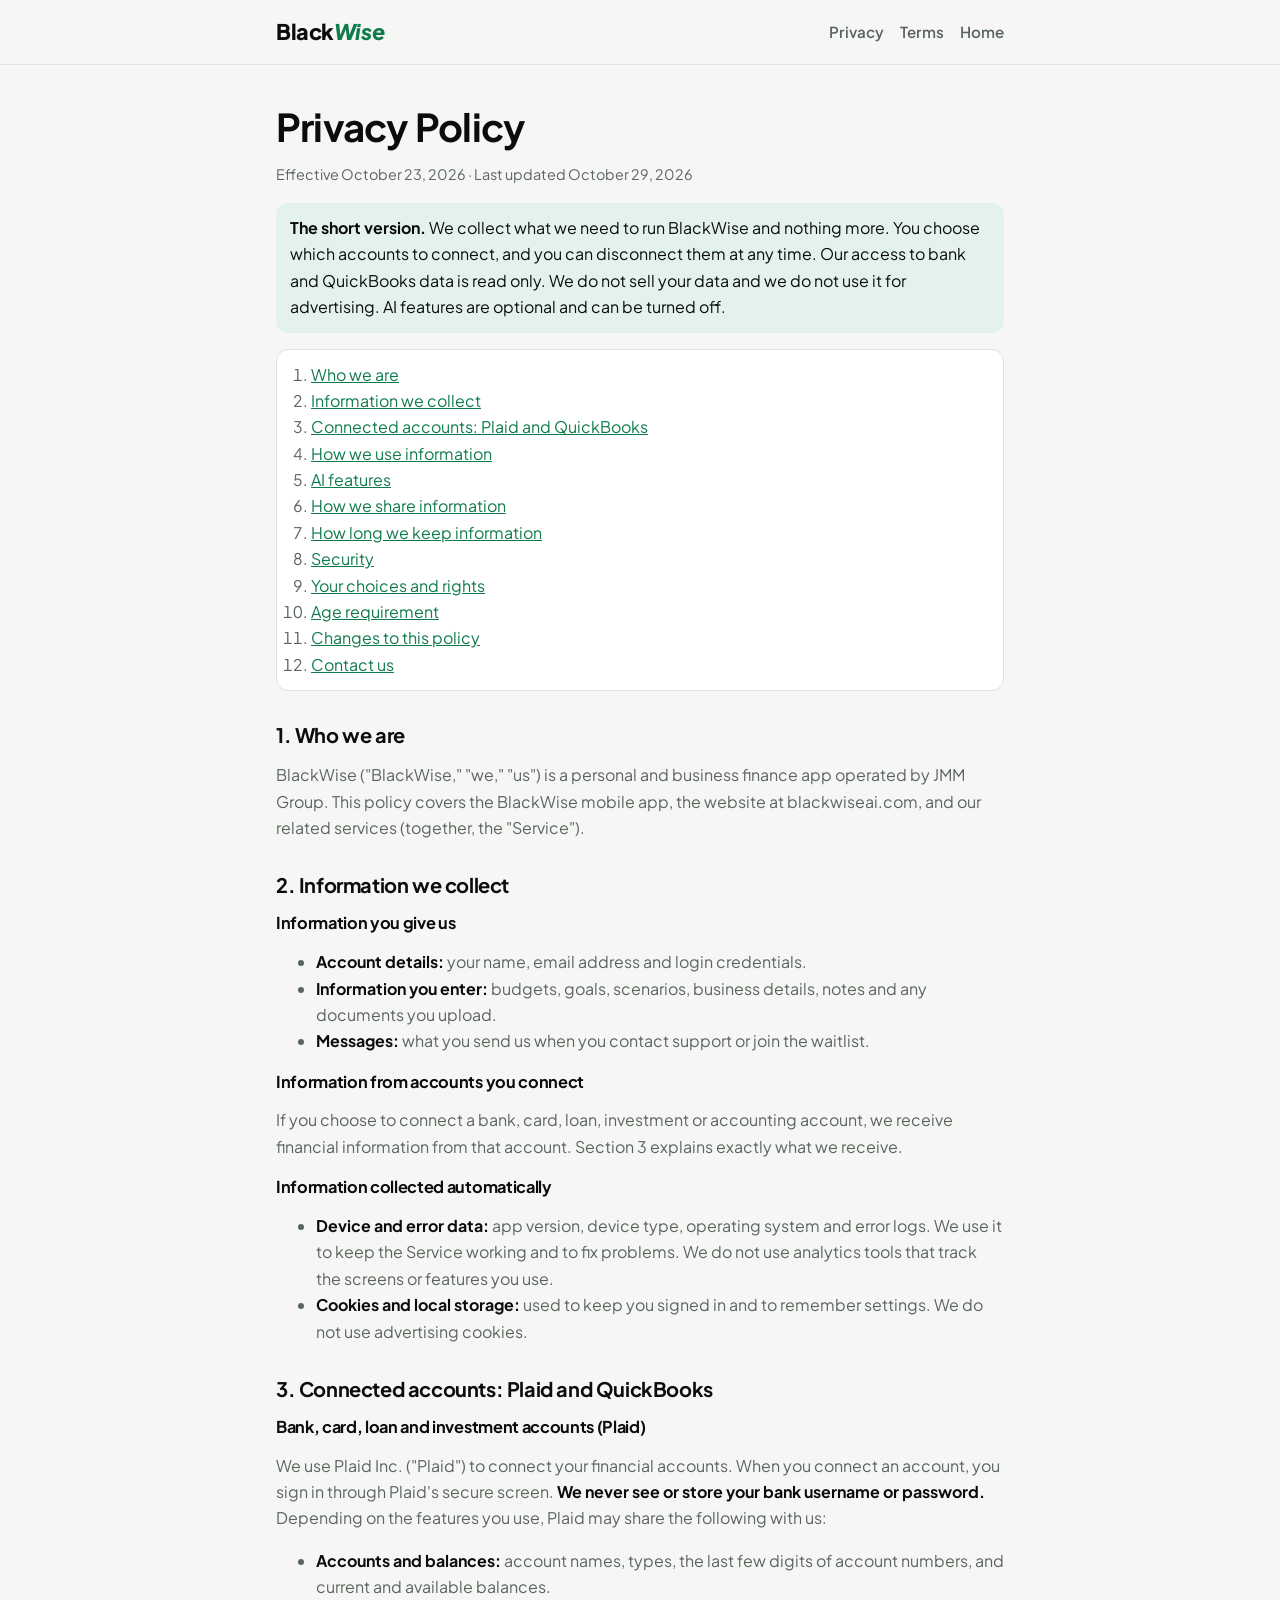
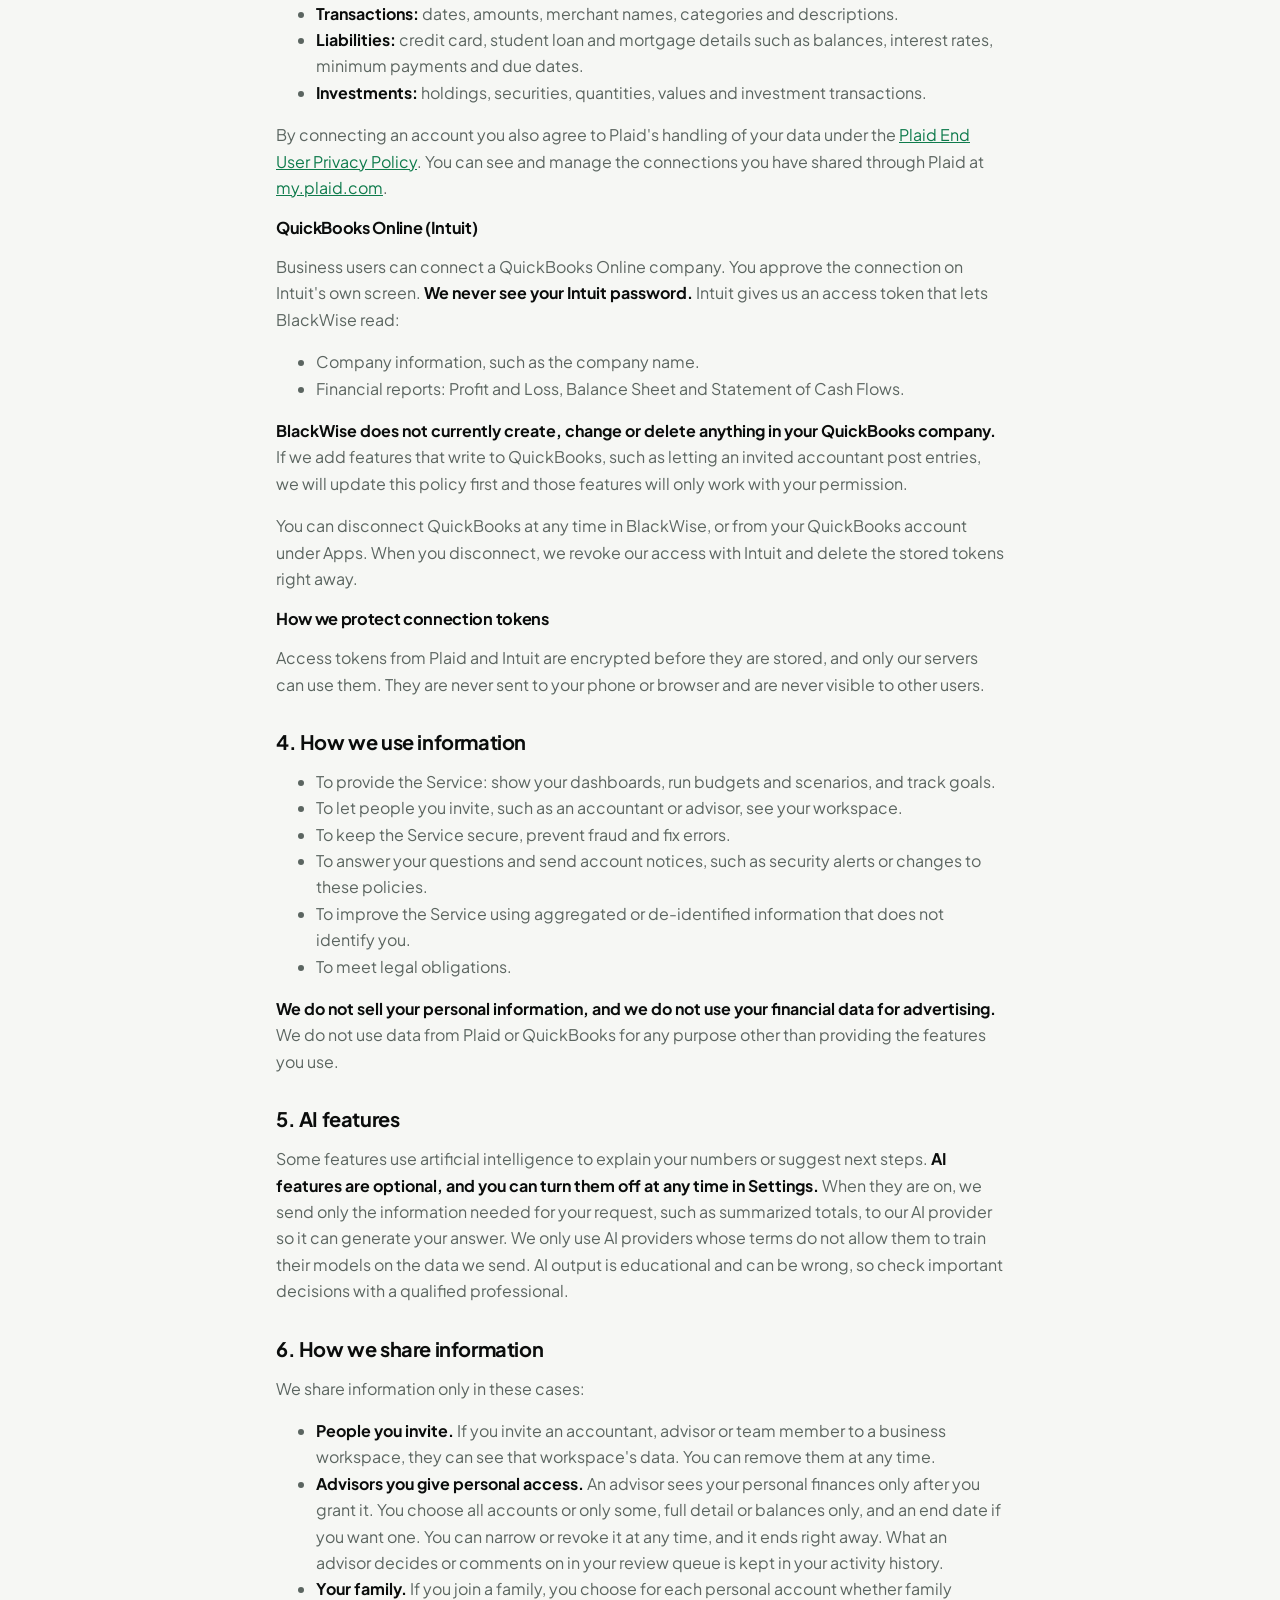
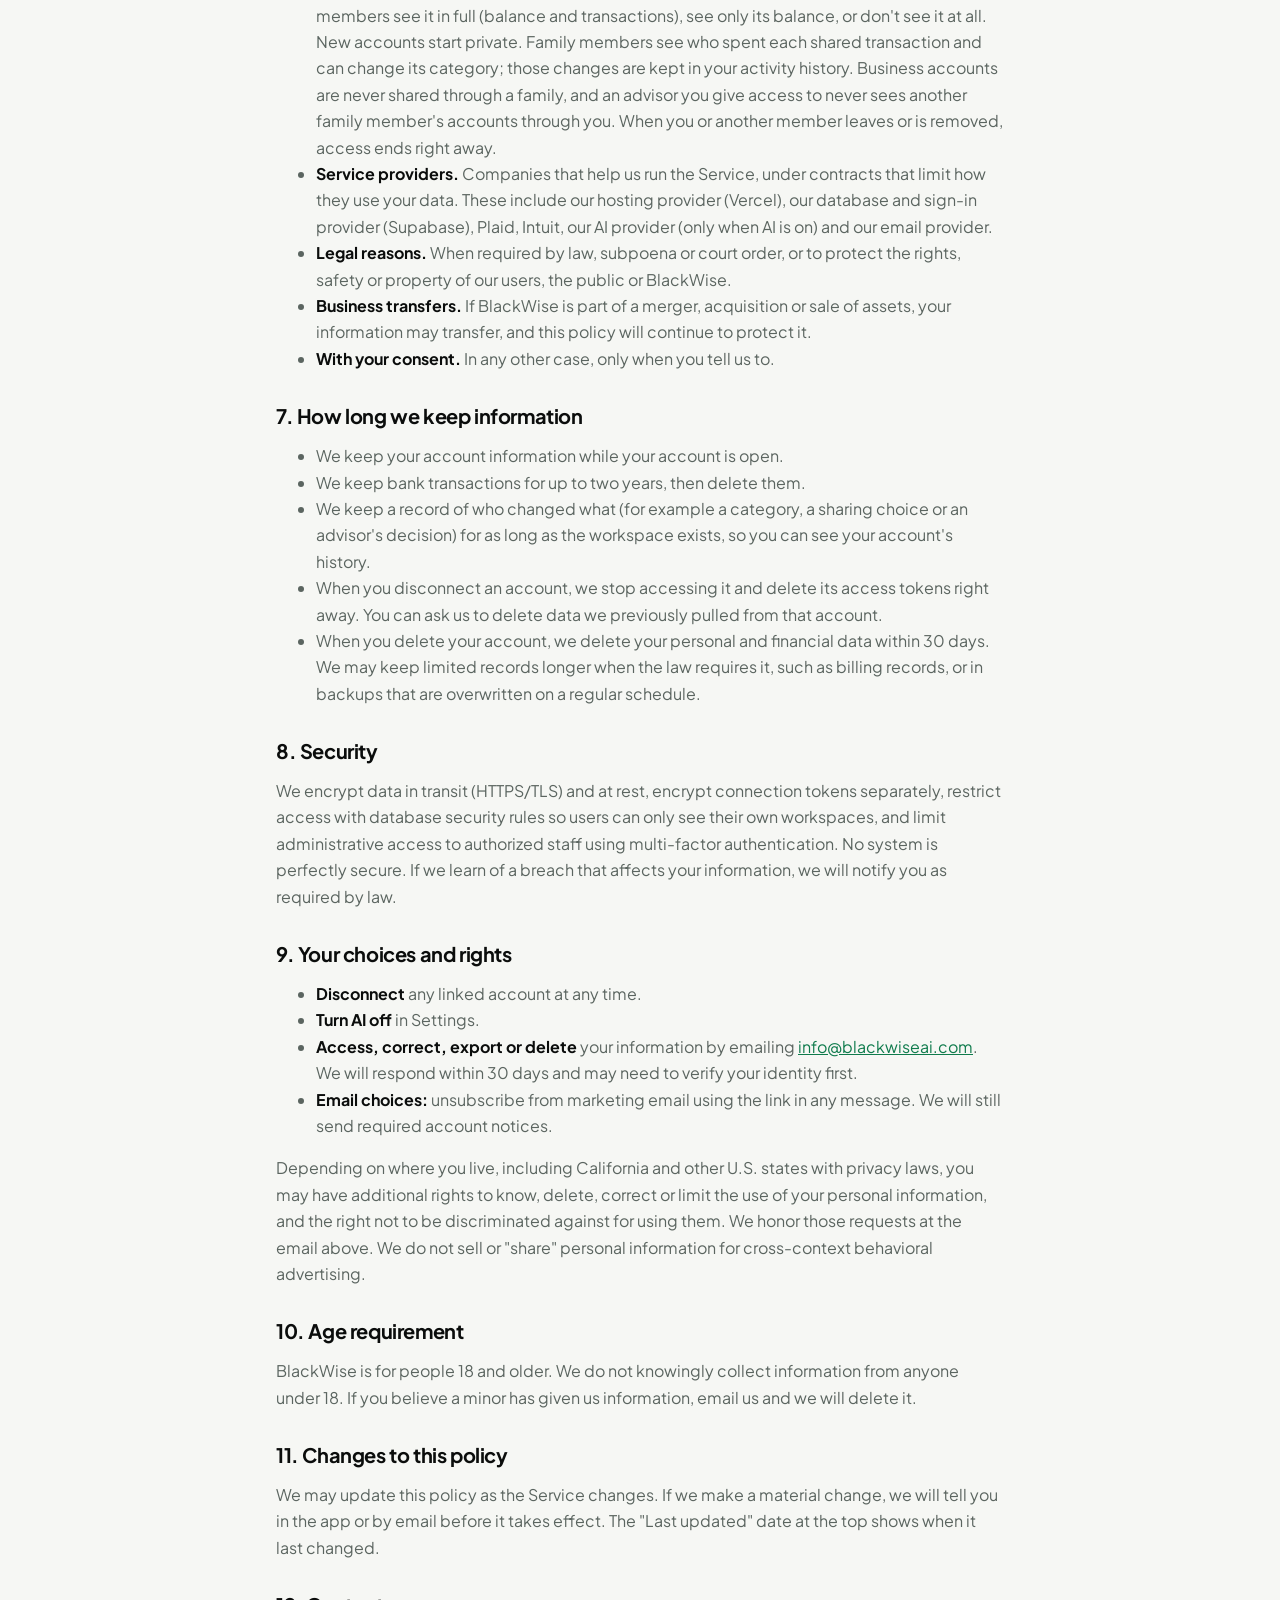
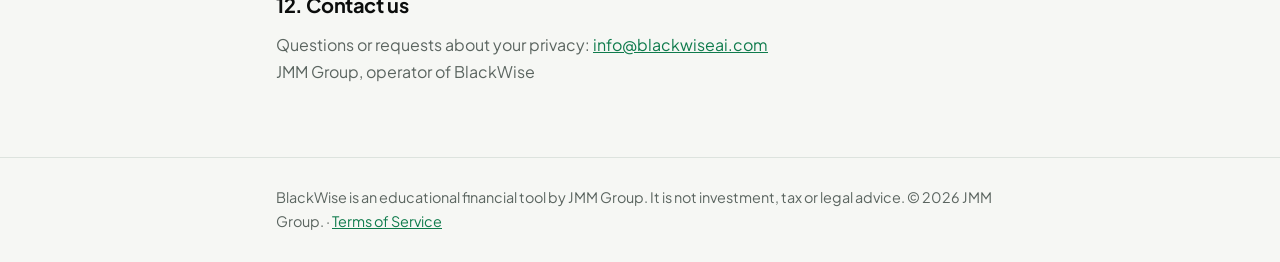
==== commit 223d46d4: "Say Family instead of Household on the site Co-Authored-By: Claude Opus 5.5 <noreply@anthropic.com> " ====
--- a/privacy.html
+++ b/privacy.html
@@ -99,7 +99,7 @@
 <ul>
   <li><strong>People you invite.</strong> If you invite an accountant, advisor or team member to a business workspace, they can see that workspace's data. You can remove them at any time.</li>
   <li><strong>Advisors you give personal access.</strong> An advisor sees your personal finances only after you grant it. You choose all accounts or only some, full detail or balances only, and an end date if you want one. You can narrow or revoke it at any time, and it ends right away. What an advisor decides or comments on in your review queue is kept in your activity history.</li>
-  <li><strong>Your household.</strong> If you join a household, you choose for each personal account whether household members see it in full (balance and transactions), see only its balance, or don't see it at all. New accounts start private. Household members see who spent each shared transaction and can change its category; those changes are kept in your activity history. Business accounts are never shared through a household, and an advisor you give access to never sees another household member's accounts through you. When you or another member leaves or is removed, access ends right away.</li>
+  <li><strong>Your family.</strong> If you join a family, you choose for each personal account whether family members see it in full (balance and transactions), see only its balance, or don't see it at all. New accounts start private. Family members see who spent each shared transaction and can change its category; those changes are kept in your activity history. Business accounts are never shared through a family, and an advisor you give access to never sees another family member's accounts through you. When you or another member leaves or is removed, access ends right away.</li>
   <li><strong>Service providers.</strong> Companies that help us run the Service, under contracts that limit how they use your data. These include our hosting provider (Vercel), our database and sign-in provider (Supabase), Plaid, Intuit, our AI provider (only when AI is on) and our email provider.</li>
   <li><strong>Legal reasons.</strong> When required by law, subpoena or court order, or to protect the rights, safety or property of our users, the public or BlackWise.</li>
   <li><strong>Business transfers.</strong> If BlackWise is part of a merger, acquisition or sale of assets, your information may transfer, and this policy will continue to protect it.</li>
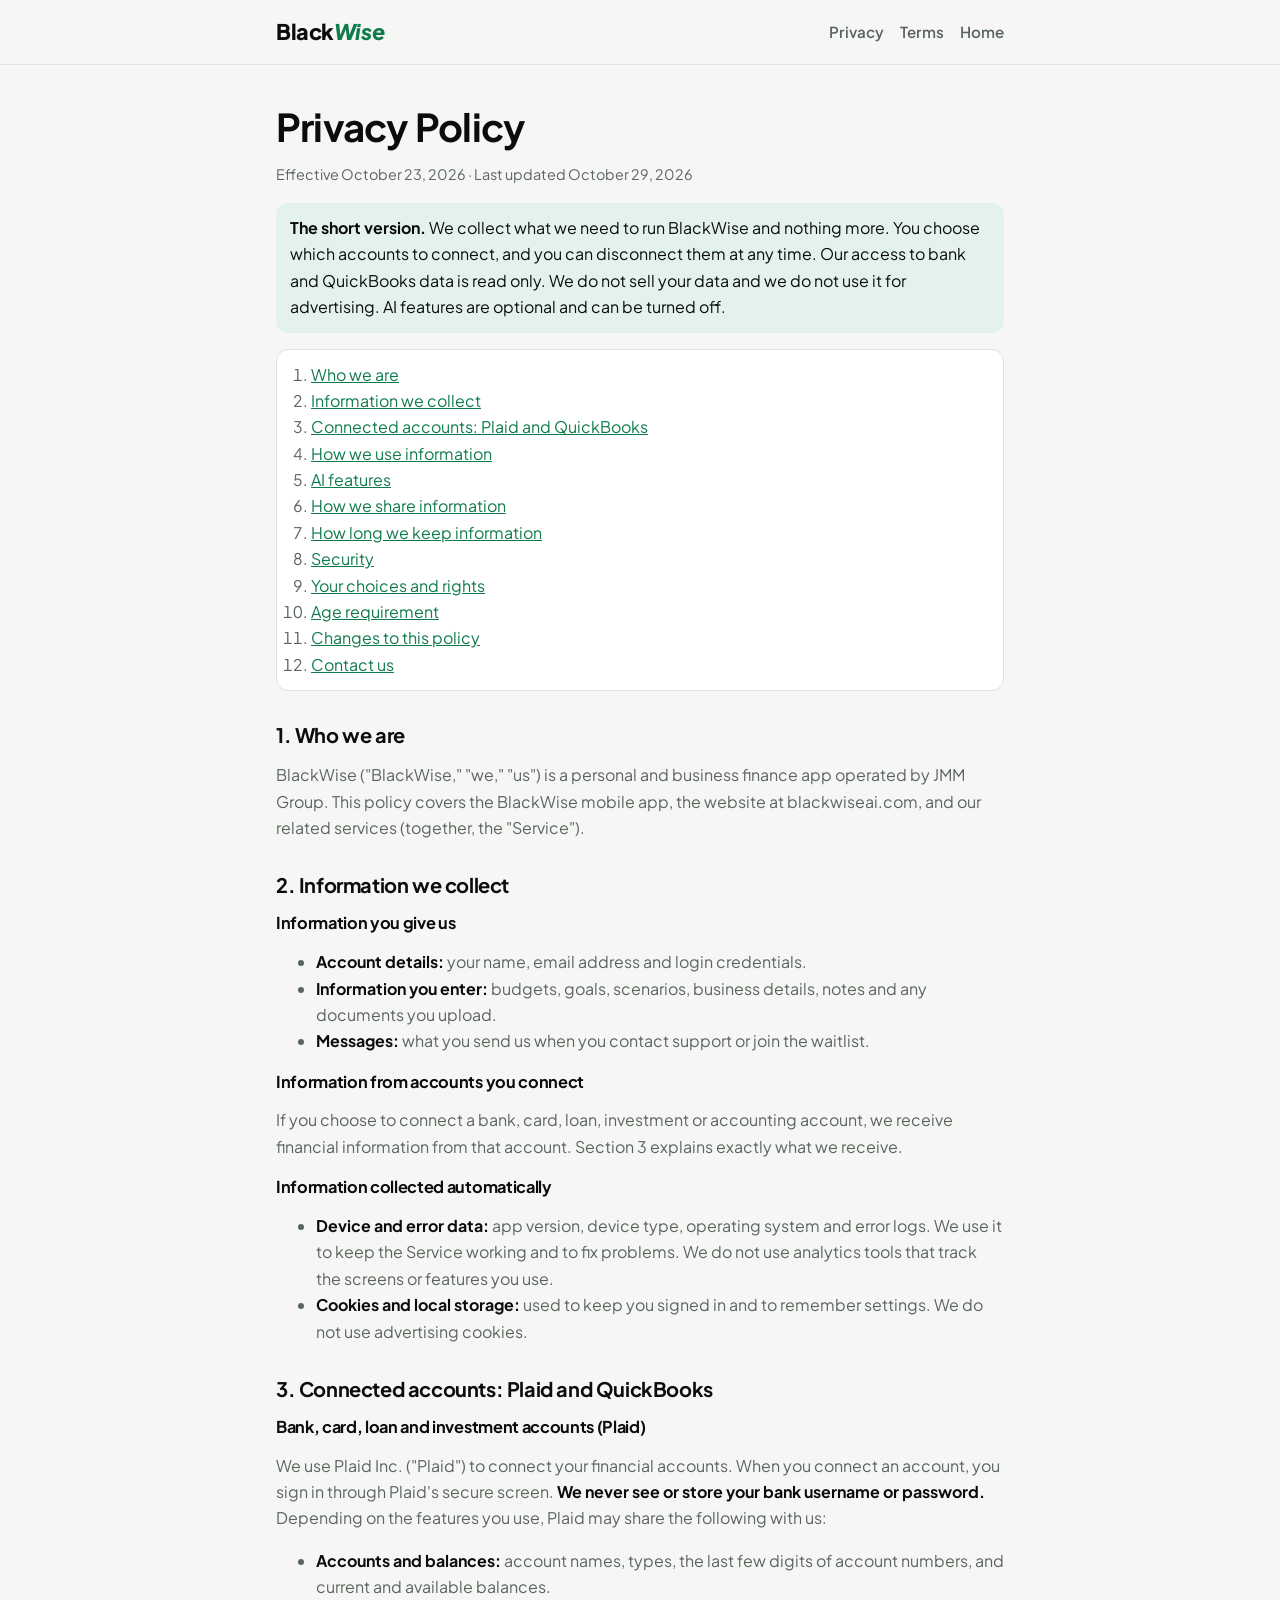
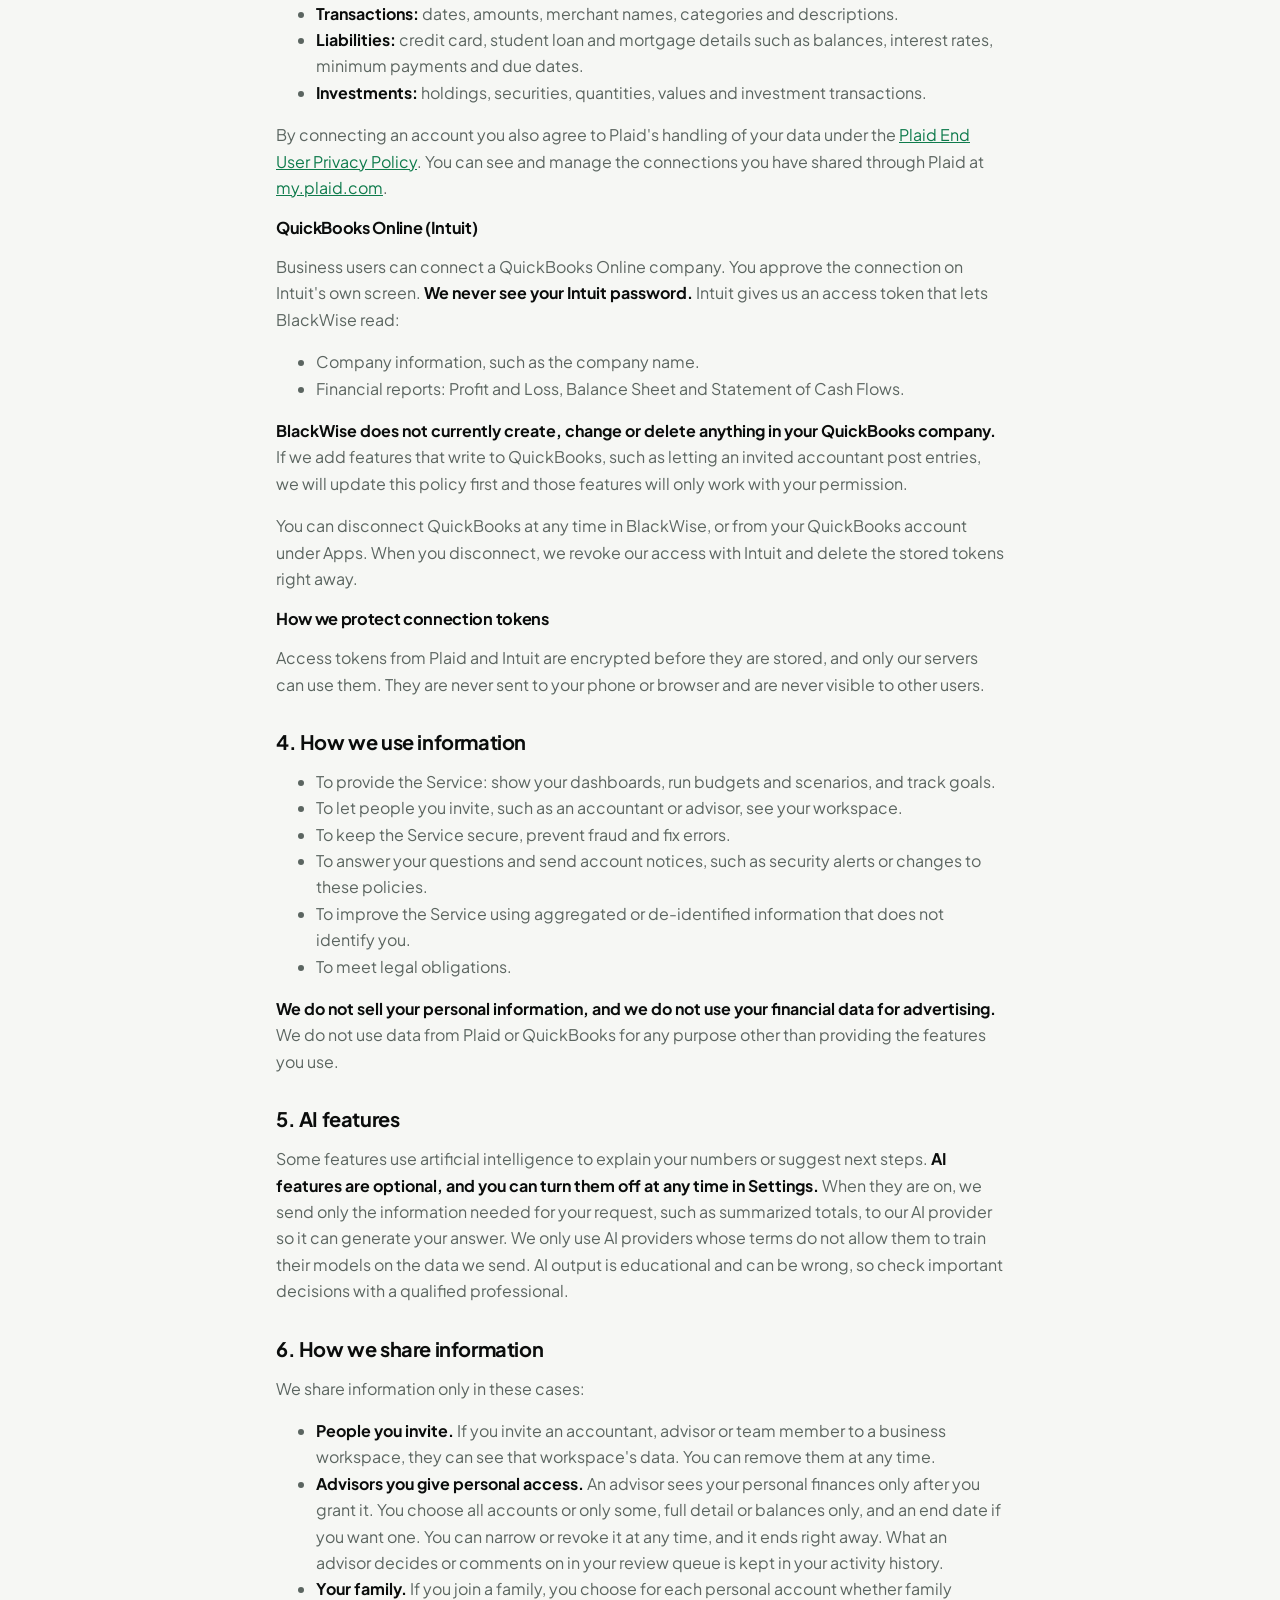
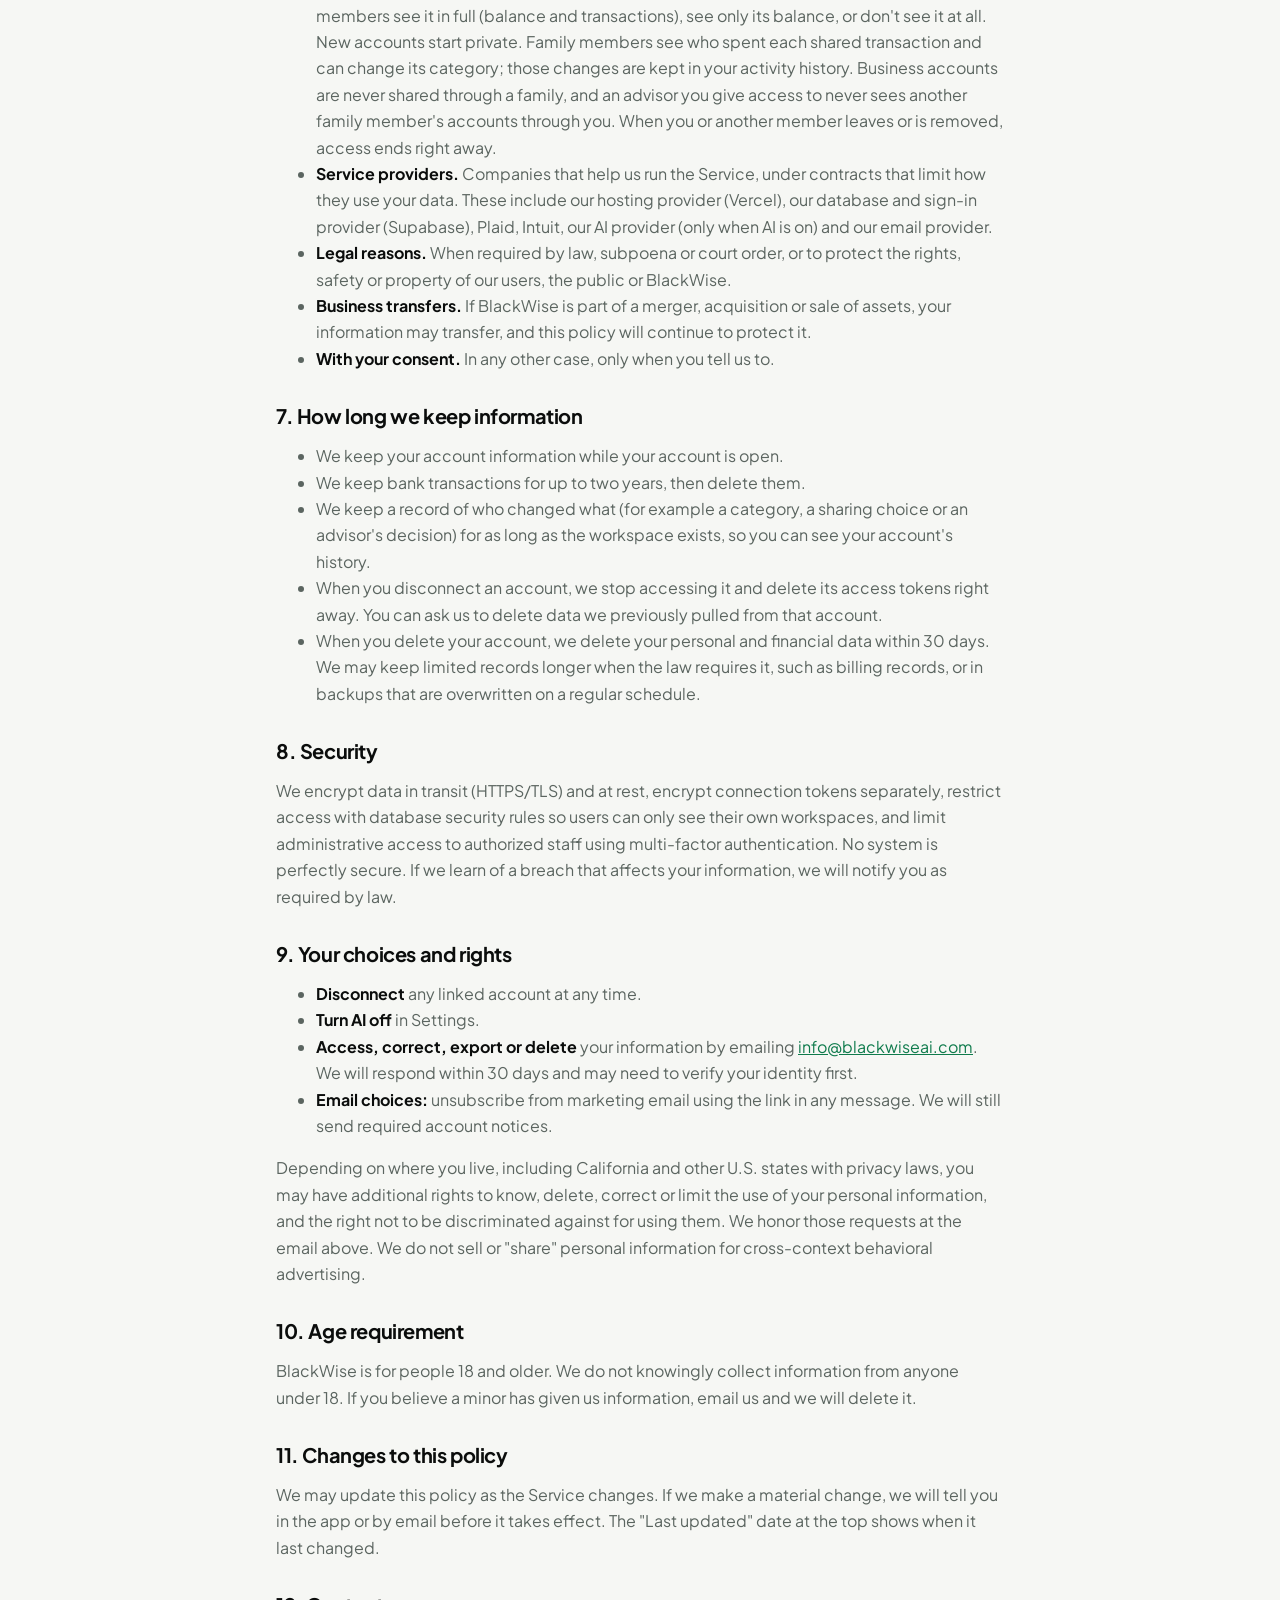
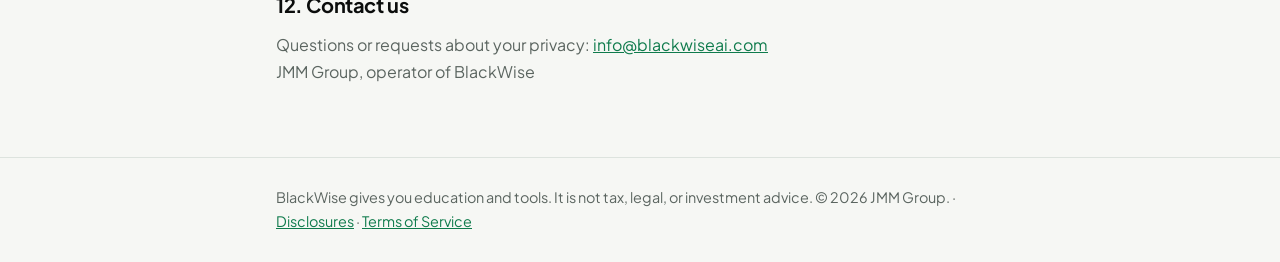
==== commit 2ac99765: "Footer disclosure line on every page + Disclosures page Co-Authored-By: Claude Opus 5.5 <noreply@ant" ====
--- a/privacy.html
+++ b/privacy.html
@@ -137,6 +137,6 @@
 <p>Questions or requests about your privacy: <a href="mailto:info@blackwiseai.com">info@blackwiseai.com</a><br>JMM Group, operator of BlackWise</p>
 </main>
 
-<footer><div class="wrap">BlackWise is an educational financial tool by JMM Group. It is not investment, tax or legal advice. © 2026 JMM Group. · <a href="/terms">Terms of Service</a></div></footer>
+<footer><div class="wrap">BlackWise gives you education and tools. It is not tax, legal, or investment advice. © 2026 JMM Group. · <a href="/disclosures">Disclosures</a> · <a href="/terms">Terms of Service</a></div></footer>
 </body>
 </html>
